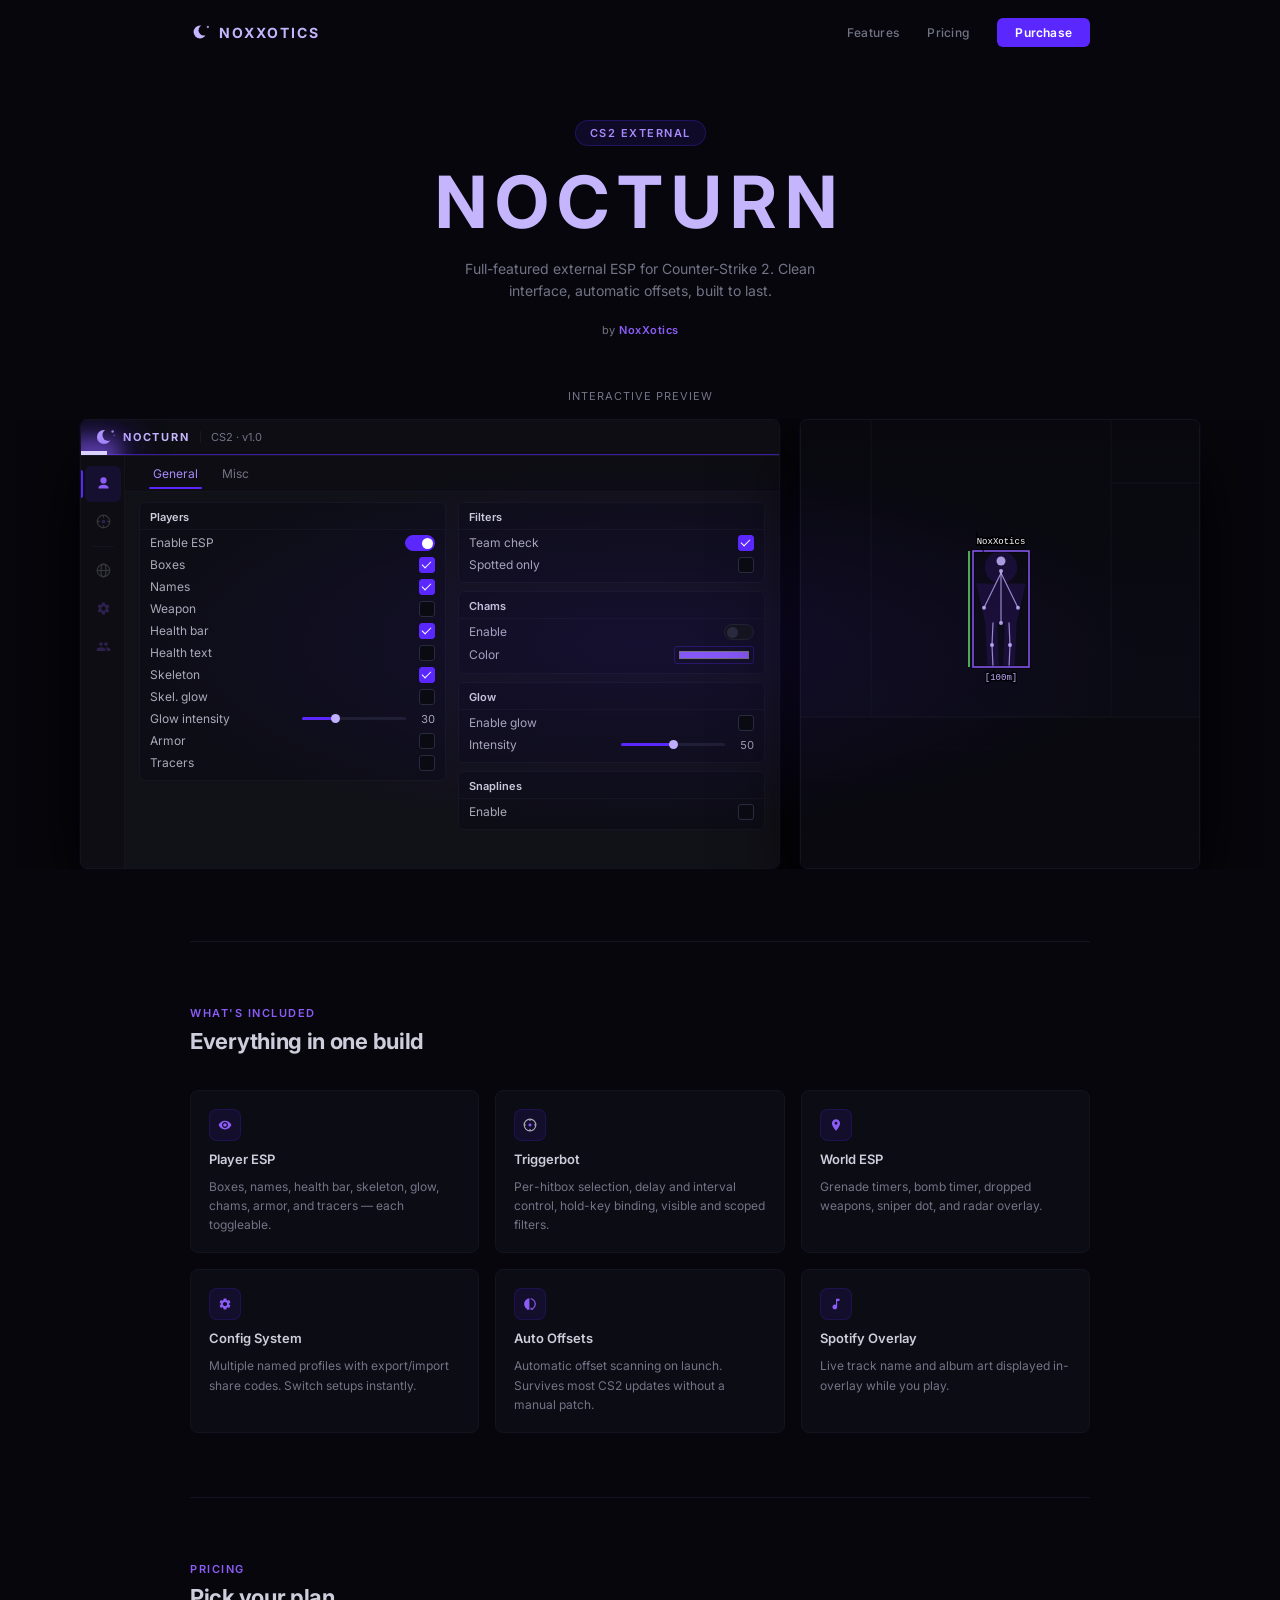
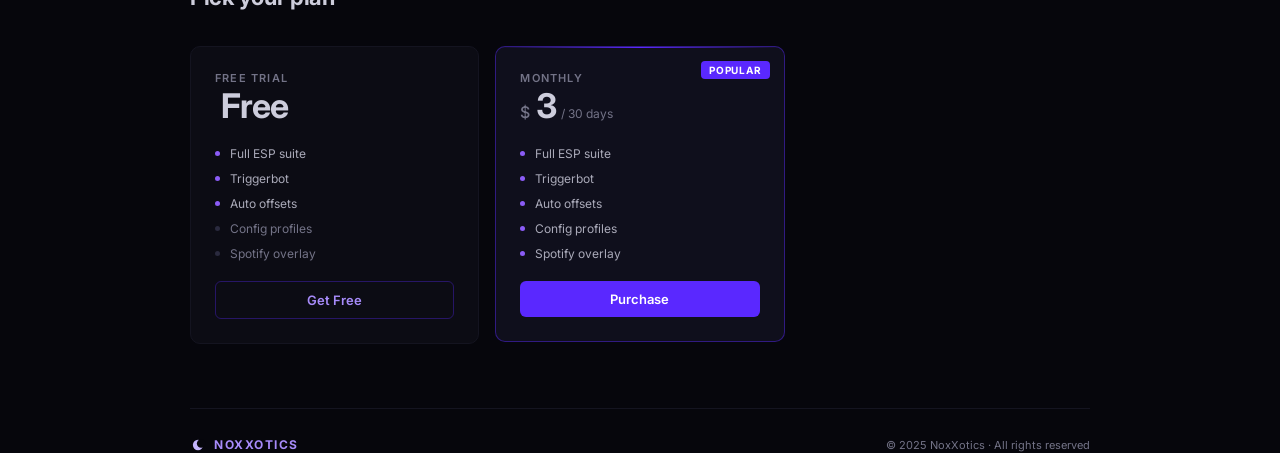
==== index.html @ 89c7e36e "Add free trial plan card linking to Payhip test product Co-Authored-By: Claude Sonnet 4.6 <noreply@a" ====
<!DOCTYPE html>
<html lang="en">
<head>
  <meta charset="UTF-8">
  <meta name="viewport" content="width=device-width, initial-scale=1.0">
  <title>Nocturn — CS2 External ESP</title>
  <meta name="description" content="Full-featured CS2 external ESP by NoxXotics. Player ESP, triggerbot, radar, chams, config profiles and more.">
  <meta property="og:title" content="Nocturn — CS2 External ESP">
  <meta property="og:description" content="Full-featured CS2 external ESP by NoxXotics.">
  <meta property="og:type" content="website">
  <link rel="icon" type="image/svg+xml" href="favicon.svg">
  <link rel="preconnect" href="https://fonts.googleapis.com">
  <link rel="preconnect" href="https://fonts.gstatic.com" crossorigin>
  <link href="https://fonts.googleapis.com/css2?family=Inter:wght@400;500;600;700&display=swap" rel="stylesheet">
  <link rel="stylesheet" href="style.css">
  <style>[hidden]{display:none!important}</style>
</head>
<body>

<nav>
  <div class="nav-brand">
    <svg width="20" height="20" viewBox="0 0 28 28" fill="none" aria-hidden="true">
      <circle cx="14" cy="14" r="9" fill="#c4b5fd"/>
      <circle cx="19.5" cy="11.5" r="7.5" fill="#06060c"/>
      <circle cx="25" cy="7" r="1.6" fill="rgba(196,181,253,.8)"/>
    </svg>
    <span class="nav-name">NoxXotics</span>
  </div>
  <ul class="nav-links">
    <li><a href="#features">Features</a></li>
    <li><a href="#pricing">Pricing</a></li>
    <li><a href="#pricing" class="nav-cta">Purchase</a></li>
  </ul>
  <button class="nav-hamburger" id="navToggle" aria-label="Toggle menu">
    <span></span><span></span><span></span>
  </button>
</nav>

<div class="nav-mobile" id="navMobile">
  <a href="#features" class="nav-mobile-link">Features</a>
  <a href="#pricing" class="nav-mobile-link">Pricing</a>
  <a href="#pricing" class="nav-mobile-link accent">Purchase</a>
</div>

<section class="hero">
  <span class="hero-label">CS2 External</span>
  <h1 class="hero-title">Nocturn</h1>
  <p class="hero-sub">Full-featured external ESP for Counter-Strike 2. Clean interface, automatic offsets, built to last.</p>
  <span class="hero-by">by <span>NoxXotics</span></span>
</section>

<section class="preview-section">
  <span class="preview-label">Interactive Preview</span>
  <div class="menu-outer">
    <div class="menu-glow" aria-hidden="true"></div>
    <div class="menu-scaler" id="scaler">
      <div class="menu-window" aria-label="Nocturn menu preview" id="menu-window">

        <div class="topbar">
          <svg width="22" height="22" viewBox="0 0 28 28" fill="none" aria-hidden="true" style="flex-shrink:0">
            <circle cx="14" cy="14" r="9" fill="#c4b5fd"/>
            <circle cx="19.5" cy="11.5" r="7.5" fill="#0d0d13"/>
            <circle cx="25" cy="7" r="1.6" fill="rgba(196,181,253,.8)"/>
            <circle cx="27" cy="12" r="1.1" fill="rgba(167,139,250,.5)"/>
          </svg>
          <span class="topbar-title">NOCTURN</span>
          <span class="topbar-vsep" aria-hidden="true"></span>
          <span class="topbar-sub">CS2 &middot; v1.0</span>
          <div class="sweep" aria-hidden="true"></div>
        </div>

        <div class="menu-body">
          <div class="sidebar" id="sidebar">
            <div class="stab active" data-tab="0" role="button" tabindex="0" title="Visuals">
              <svg viewBox="0 0 24 24" aria-hidden="true"><path d="M12 2a5 5 0 1 1 0 10A5 5 0 0 1 12 2zm0 12c5.33 0 8 2.67 8 4v2H4v-2c0-1.33 2.67-4 8-4z"/></svg>
            </div>
            <div class="stab" data-tab="1" role="button" tabindex="0" title="Aim">
              <svg viewBox="0 0 24 24" aria-hidden="true"><circle cx="12" cy="12" r="10" fill="none" stroke-width="2" style="stroke:currentColor"/><circle cx="12" cy="12" r="3"/><line x1="12" y1="2" x2="12" y2="6" stroke-width="2" style="stroke:currentColor"/><line x1="12" y1="18" x2="12" y2="22" stroke-width="2" style="stroke:currentColor"/><line x1="2" y1="12" x2="6" y2="12" stroke-width="2" style="stroke:currentColor"/><line x1="18" y1="12" x2="22" y2="12" stroke-width="2" style="stroke:currentColor"/></svg>
            </div>
            <div class="stab-sep" aria-hidden="true"></div>
            <div class="stab" data-tab="2" role="button" tabindex="0" title="Misc">
              <svg viewBox="0 0 24 24" aria-hidden="true"><circle cx="12" cy="12" r="10" fill="none" stroke-width="2" style="stroke:currentColor"/><ellipse cx="12" cy="12" rx="4" ry="10" fill="none" stroke-width="2" style="stroke:currentColor"/><line x1="2" y1="12" x2="22" y2="12" stroke-width="2" style="stroke:currentColor"/></svg>
            </div>
            <div class="stab" data-tab="3" role="button" tabindex="0" title="Config">
              <svg viewBox="0 0 24 24" aria-hidden="true"><path d="M19.14 12.94c.04-.3.06-.61.06-.94s-.02-.64-.07-.94l2.03-1.58c.18-.14.23-.41.12-.61l-1.92-3.32c-.12-.22-.37-.29-.59-.22l-2.39.96c-.5-.38-1.03-.7-1.62-.94l-.36-2.54c-.04-.24-.24-.41-.48-.41h-3.84c-.24 0-.43.17-.47.41l-.36 2.54c-.59.24-1.13.57-1.62.94l-2.39-.96c-.22-.08-.47 0-.59.22L2.74 8.87c-.12.21-.08.47.12.61l2.03 1.58c-.05.3-.09.63-.09.94s.02.64.07.94l-2.03 1.58c-.18.14-.23.41-.12.61l1.92 3.32c.12.22.37.29.59.22l2.39-.96c.5.38 1.03.7 1.62.94l.36 2.54c.05.24.24.41.48.41h3.84c.24 0 .44-.17.47-.41l.36-2.54c.59-.24 1.13-.56 1.62-.94l2.39.96c.22.08.47 0 .59-.22l1.92-3.32c.12-.22.07-.47-.12-.61l-2.01-1.58zM12 15.6c-1.98 0-3.6-1.62-3.6-3.6s1.62-3.6 3.6-3.6 3.6 1.62 3.6 3.6-1.62 3.6-3.6 3.6z"/></svg>
            </div>
            <div class="stab" data-tab="4" role="button" tabindex="0" title="Settings">
              <svg viewBox="0 0 24 24" aria-hidden="true"><path d="M16 11c1.66 0 2.99-1.34 2.99-3S17.66 5 16 5c-1.66 0-3 1.34-3 3s1.34 3 3 3zm-8 0c1.66 0 2.99-1.34 2.99-3S9.66 5 8 5C6.34 5 5 6.34 5 8s1.34 3 3 3zm0 2c-2.33 0-7 1.17-7 3.5V19h14v-2.5c0-2.33-4.67-3.5-7-3.5zm8 0c-.29 0-.62.02-.97.05 1.16.84 1.97 1.97 1.97 3.45V19h6v-2.5c0-2.33-4.67-3.5-7-3.5z"/></svg>
            </div>
          </div>

          <div class="content">
            <div class="tabbar" id="tabbar"></div>

            <div class="panel" id="p-esp-gen">
              <div class="card">
                <div class="sec"><div class="sec-title">Players</div>
                  <div class="row"><span class="rlabel">Enable ESP</span><div class="tog on" role="switch" aria-checked="true" tabindex="0"></div></div>
                  <div class="row"><span class="rlabel">Boxes</span><div class="chk on" role="checkbox" aria-checked="true" tabindex="0"></div></div>
                  <div class="row"><span class="rlabel">Names</span><div class="chk on" role="checkbox" aria-checked="true" tabindex="0"></div></div>
                  <div class="row"><span class="rlabel">Weapon</span><div class="chk" role="checkbox" aria-checked="false" tabindex="0"></div></div>
                  <div class="row"><span class="rlabel">Health bar</span><div class="chk on" role="checkbox" aria-checked="true" tabindex="0"></div></div>
                  <div class="row"><span class="rlabel">Health text</span><div class="chk" role="checkbox" aria-checked="false" tabindex="0"></div></div>
                  <div class="row"><span class="rlabel">Skeleton</span><div class="chk on" role="checkbox" aria-checked="true" tabindex="0"></div></div>
                  <div class="row"><span class="rlabel">Skel. glow</span><div class="chk" role="checkbox" aria-checked="false" tabindex="0"></div></div>
                  <div class="row"><span class="rlabel">Glow intensity</span>
                    <div class="sld-wrap"><input type="range" class="sld" min="0" max="100" value="30" aria-label="Glow intensity"><span class="sld-val">30</span></div>
                  </div>
                  <div class="row"><span class="rlabel">Armor</span><div class="chk" role="checkbox" aria-checked="false" tabindex="0"></div></div>
                  <div class="row"><span class="rlabel">Tracers</span><div class="chk" role="checkbox" aria-checked="false" tabindex="0"></div></div>
                </div>
              </div>
              <div class="card">
                <div class="sec"><div class="sec-title">Filters</div>
                  <div class="row"><span class="rlabel">Team check</span><div class="chk on" role="checkbox" aria-checked="true" tabindex="0"></div></div>
                  <div class="row"><span class="rlabel">Spotted only</span><div class="chk" role="checkbox" aria-checked="false" tabindex="0"></div></div>
                </div>
                <div class="sec"><div class="sec-title">Chams</div>
                  <div class="row"><span class="rlabel">Enable</span><div class="tog" role="switch" aria-checked="false" tabindex="0"></div></div>
                  <div class="row"><span class="rlabel">Color</span>
                    <input type="color" value="#8b5cf6" aria-label="Chams color" style="width:80px;height:18px;border-radius:3px;border:1px solid rgba(90,40,255,.3);background:none;cursor:pointer;padding:0 2px;">
                  </div>
                </div>
                <div class="sec"><div class="sec-title">Glow</div>
                  <div class="row"><span class="rlabel">Enable glow</span><div class="chk" role="checkbox" aria-checked="false" tabindex="0"></div></div>
                  <div class="row"><span class="rlabel">Intensity</span>
                    <div class="sld-wrap"><input type="range" class="sld" min="0" max="100" value="50" aria-label="Glow intensity"><span class="sld-val">50</span></div>
                  </div>
                </div>
                <div class="sec"><div class="sec-title">Snaplines</div>
                  <div class="row"><span class="rlabel">Enable</span><div class="chk" role="checkbox" aria-checked="false" tabindex="0"></div></div>
                </div>
              </div>
            </div>

            <div class="panel" id="p-esp-misc" hidden>
              <div class="card">
                <div class="sec"><div class="sec-title">Grenades</div>
                  <div class="row"><span class="rlabel">Grenade ESP</span><div class="chk" role="checkbox" tabindex="0"></div></div>
                  <div class="row"><span class="rlabel">Show timer</span><div class="chk" role="checkbox" tabindex="0"></div></div>
                  <div class="row"><span class="rlabel">Smoke</span><div class="chk on" role="checkbox" tabindex="0"></div></div>
                  <div class="row"><span class="rlabel">Molotov</span><div class="chk on" role="checkbox" tabindex="0"></div></div>
                  <div class="row"><span class="rlabel">HE grenade</span><div class="chk on" role="checkbox" tabindex="0"></div></div>
                  <div class="row"><span class="rlabel">Flashbang</span><div class="chk" role="checkbox" tabindex="0"></div></div>
                </div>
              </div>
              <div class="card">
                <div class="sec"><div class="sec-title">World</div>
                  <div class="row"><span class="rlabel">Dropped guns</span><div class="chk on" role="checkbox" tabindex="0"></div></div>
                  <div class="row"><span class="rlabel">Bomb ESP</span><div class="chk on" role="checkbox" tabindex="0"></div></div>
                  <div class="row"><span class="rlabel">Bomb timer</span><div class="chk" role="checkbox" tabindex="0"></div></div>
                </div>
              </div>
            </div>

            <div class="panel" id="p-aim" hidden>
              <div class="card">
                <div class="sec"><div class="sec-title">Triggerbot</div>
                  <div class="row"><span class="rlabel">Enable</span><div class="tog" role="switch" tabindex="0"></div></div>
                  <div class="row"><span class="rlabel">Team check</span><div class="chk on" role="checkbox" tabindex="0"></div></div>
                  <div class="row"><span class="rlabel">Delay (ms)</span>
                    <div class="sld-wrap"><input type="range" class="sld" min="0" max="500" value="50" aria-label="Delay"><span class="sld-val">50</span></div>
                  </div>
                  <div class="row"><span class="rlabel">Shot interval (ms)</span>
                    <div class="sld-wrap"><input type="range" class="sld" min="0" max="500" value="100" aria-label="Shot interval"><span class="sld-val">100</span></div>
                  </div>
                  <div class="row"><span class="rlabel">Hold key</span>
                    <span style="color:var(--dim);font-size:11px;margin-right:8px">Always</span>
                    <button class="nbtn">Set</button>
                  </div>
                </div>
                <div class="sec"><div class="sec-title">Filters</div>
                  <div class="row"><span class="rlabel">Visible only</span><div class="chk on" role="checkbox" tabindex="0"></div></div>
                  <div class="row"><span class="rlabel">Scoped only</span><div class="chk" role="checkbox" tabindex="0"></div></div>
                </div>
              </div>
              <div class="card">
                <div class="sec"><div class="sec-title">Hitbox</div>
                  <div class="row"><span class="rlabel">Head</span><div class="chk on" role="checkbox" tabindex="0"></div></div>
                  <div class="row"><span class="rlabel">Neck</span><div class="chk" role="checkbox" tabindex="0"></div></div>
                  <div class="row"><span class="rlabel">Chest</span><div class="chk on" role="checkbox" tabindex="0"></div></div>
                  <div class="row"><span class="rlabel">Stomach</span><div class="chk on" role="checkbox" tabindex="0"></div></div>
                  <div class="row"><span class="rlabel">Arms</span><div class="chk" role="checkbox" tabindex="0"></div></div>
                  <div class="row"><span class="rlabel">Legs</span><div class="chk" role="checkbox" tabindex="0"></div></div>
                </div>
              </div>
            </div>

            <div class="panel" id="p-misc" hidden>
              <div class="card">
                <div class="sec"><div class="sec-title">Radar</div>
                  <div class="row"><span class="rlabel">Enable radar</span><div class="tog on" role="switch" tabindex="0"></div></div>
                  <div class="row"><span class="rlabel">Show all</span><div class="chk" role="checkbox" tabindex="0"></div></div>
                </div>
                <div class="sec"><div class="sec-title">Crosshair</div>
                  <div class="row"><span class="rlabel">Sniper dot</span><div class="chk" role="checkbox" tabindex="0"></div></div>
                  <div class="row"><span class="rlabel">Size</span>
                    <div class="sld-wrap"><input type="range" class="sld" min="1" max="64" value="8" aria-label="Size"><span class="sld-val">8</span></div>
                  </div>
                </div>
              </div>
              <div class="card">
                <div class="sec"><div class="sec-title">Overlay</div>
                  <div class="row"><span class="rlabel">Watermark</span><div class="tog on" role="switch" tabindex="0"></div></div>
                  <div class="row"><span class="rlabel">Lobby cards</span><div class="tog on" role="switch" tabindex="0"></div></div>
                  <div class="btn-row" style="padding-top:6px">
                    <button class="nbtn" style="flex:1;text-align:center">Preview Cards</button>
                  </div>
                </div>
                <div class="sec"><div class="sec-title">Spotify</div>
                  <div class="row"><span class="rlabel">Enabled</span><div class="tog" role="switch" tabindex="0"></div></div>
                </div>
              </div>
            </div>

            <div class="panel" id="p-config" hidden>
              <div class="card">
                <div class="sec"><div class="sec-title">Profiles</div>
                  <div class="cfg-list">
                    <div class="cfg-item loaded sel">&nbsp;&gt;&nbsp;Default</div>
                    <div class="cfg-item">&nbsp;&nbsp;&nbsp;Legit</div>
                    <div class="cfg-item">&nbsp;&nbsp;&nbsp;Rage</div>
                  </div>
                  <div class="cfg-input-row"><input type="text" class="cfg-input" value="Default" aria-label="Config name"></div>
                  <div class="btn-row">
                    <button class="nbtn">Load</button>
                    <button class="nbtn">Save</button>
                    <button class="nbtn danger">Delete</button>
                  </div>
                </div>
                <div class="sec"><div class="sec-title">Share</div>
                  <p class="cfg-hint">Export fills this box &middot; paste to import</p>
                  <div class="cfg-textarea-row"><textarea class="cfg-textarea" placeholder="Paste config code here..." aria-label="Config code"></textarea></div>
                  <div class="btn-row">
                    <button class="nbtn">Export</button>
                    <button class="nbtn">Import</button>
                  </div>
                </div>
              </div>
              <div class="card">
                <div class="sec"><div class="sec-title">Keybinds</div>
                  <div class="krow"><span class="krow-label">Menu toggle</span><span class="krow-val">Insert</span><button class="nbtn" style="margin-left:8px">Change</button></div>
                  <div class="krow"><span class="krow-label">Panic key</span><span class="krow-val">END</span></div>
                </div>
                <div class="sec"><div class="sec-title">About</div>
                  <div class="krow"><span class="krow-label">Version</span><span class="krow-val">v1.0 &middot; CS2 x64</span></div>
                  <div class="krow"><span class="krow-label">Author</span><span class="krow-val">NoxXotics</span></div>
                </div>
              </div>
            </div>

            <div class="panel" id="p-settings" hidden>
              <div class="card">
                <div class="sec"><div class="sec-title">Performance</div>
                  <div class="row"><span class="rlabel">Limit FPS</span><div class="tog" role="switch" tabindex="0"></div></div>
                  <div class="row"><span class="rlabel">FPS cap</span>
                    <div class="sld-wrap"><input type="range" class="sld" min="30" max="360" value="144" aria-label="FPS cap"><span class="sld-val">144</span></div>
                  </div>
                  <div class="row"><span class="rlabel">Free CPU sleep</span><div class="chk" role="checkbox" tabindex="0"></div></div>
                </div>
              </div>
              <div class="card">
                <div class="sec"><div class="sec-title">Display</div>
                  <div class="row"><span class="rlabel">Watermark</span><div class="chk on" role="checkbox" tabindex="0"></div></div>
                  <div class="row"><span class="rlabel">Streamproof</span><div class="chk" role="checkbox" tabindex="0"></div></div>
                  <div class="row"><span class="rlabel">VSync</span><div class="chk on" role="checkbox" tabindex="0"></div></div>
                </div>
              </div>
            </div>

          </div>
        </div>
      </div>
      <div class="esp-win" id="esp-win">
        <canvas id="esp-canvas" width="400" height="450"></canvas>
      </div>
    </div>
  </div>
</section>

<hr class="section-divider">

<section class="features-section" id="features">
  <div class="section-heading">
    <span class="section-eyebrow">What's included</span>
    <h2 class="section-title">Everything in one build</h2>
  </div>
  <div class="feat-grid">
    <div class="feat">
      <div class="feat-icon" aria-hidden="true"><svg viewBox="0 0 24 24"><path d="M12 4.5C7 4.5 2.73 7.61 1 12c1.73 4.39 6 7.5 11 7.5s9.27-3.11 11-7.5c-1.73-4.39-6-7.5-11-7.5zM12 17c-2.76 0-5-2.24-5-5s2.24-5 5-5 5 2.24 5 5-2.24 5-5 5zm0-8c-1.66 0-3 1.34-3 3s1.34 3 3 3 3-1.34 3-3-1.34-3-3-3z"/></svg></div>
      <div class="feat-name">Player ESP</div>
      <div class="feat-desc">Boxes, names, health bar, skeleton, glow, chams, armor, and tracers — each toggleable.</div>
    </div>
    <div class="feat">
      <div class="feat-icon" aria-hidden="true"><svg viewBox="0 0 24 24"><circle cx="12" cy="12" r="10" fill="none" stroke-width="2" style="stroke:currentColor"/><circle cx="12" cy="12" r="2.5"/><line x1="12" y1="2" x2="12" y2="5" stroke-width="2" style="stroke:currentColor"/><line x1="12" y1="19" x2="12" y2="22" stroke-width="2" style="stroke:currentColor"/><line x1="2" y1="12" x2="5" y2="12" stroke-width="2" style="stroke:currentColor"/><line x1="19" y1="12" x2="22" y2="12" stroke-width="2" style="stroke:currentColor"/></svg></div>
      <div class="feat-name">Triggerbot</div>
      <div class="feat-desc">Per-hitbox selection, delay and interval control, hold-key binding, visible and scoped filters.</div>
    </div>
    <div class="feat">
      <div class="feat-icon" aria-hidden="true"><svg viewBox="0 0 24 24"><path d="M12 2C8.13 2 5 5.13 5 9c0 5.25 7 13 7 13s7-7.75 7-13c0-3.87-3.13-7-7-7zm0 9.5c-1.38 0-2.5-1.12-2.5-2.5s1.12-2.5 2.5-2.5 2.5 1.12 2.5 2.5-1.12 2.5-2.5 2.5z"/></svg></div>
      <div class="feat-name">World ESP</div>
      <div class="feat-desc">Grenade timers, bomb timer, dropped weapons, sniper dot, and radar overlay.</div>
    </div>
    <div class="feat">
      <div class="feat-icon" aria-hidden="true"><svg viewBox="0 0 24 24"><path d="M19.14 12.94c.04-.3.06-.61.06-.94s-.02-.64-.07-.94l2.03-1.58c.18-.14.23-.41.12-.61l-1.92-3.32c-.12-.22-.37-.29-.59-.22l-2.39.96c-.5-.38-1.03-.7-1.62-.94l-.36-2.54c-.04-.24-.24-.41-.48-.41h-3.84c-.24 0-.43.17-.47.41l-.36 2.54c-.59.24-1.13.57-1.62.94l-2.39-.96c-.22-.08-.47 0-.59.22L2.74 8.87c-.12.21-.08.47.12.61l2.03 1.58c-.05.3-.09.63-.09.94s.02.64.07.94l-2.03 1.58c-.18.14-.23.41-.12.61l1.92 3.32c.12.22.37.29.59.22l2.39-.96c.5.38 1.03.7 1.62.94l.36 2.54c.05.24.24.41.48.41h3.84c.24 0 .44-.17.47-.41l.36-2.54c.59-.24 1.13-.56 1.62-.94l2.39.96c.22.08.47 0 .59-.22l1.92-3.32c.12-.22.07-.47-.12-.61l-2.01-1.58zM12 15.6c-1.98 0-3.6-1.62-3.6-3.6s1.62-3.6 3.6-3.6 3.6 1.62 3.6 3.6-1.62 3.6-3.6 3.6z"/></svg></div>
      <div class="feat-name">Config System</div>
      <div class="feat-desc">Multiple named profiles with export/import share codes. Switch setups instantly.</div>
    </div>
    <div class="feat">
      <div class="feat-icon" aria-hidden="true"><svg viewBox="0 0 24 24"><path d="M13 2.05v2.02c3.95.49 7 3.85 7 7.93 0 3.21-1.81 6-4.72 7.72L13 17v5h5l-1.22-1.22C19.91 19.07 22 15.76 22 12c0-5.18-3.95-9.45-9-9.95zM11 2.05C5.95 2.55 2 6.82 2 12c0 3.76 2.09 7.07 5.22 8.78L6 22h5V2.05z"/></svg></div>
      <div class="feat-name">Auto Offsets</div>
      <div class="feat-desc">Automatic offset scanning on launch. Survives most CS2 updates without a manual patch.</div>
    </div>
    <div class="feat">
      <div class="feat-icon" aria-hidden="true"><svg viewBox="0 0 24 24"><path d="M12 3v10.55c-.59-.34-1.27-.55-2-.55-2.21 0-4 1.79-4 4s1.79 4 4 4 4-1.79 4-4V7h4V3h-6z"/></svg></div>
      <div class="feat-name">Spotify Overlay</div>
      <div class="feat-desc">Live track name and album art displayed in-overlay while you play.</div>
    </div>
  </div>
</section>

<hr class="section-divider">

<section class="pricing-section" id="pricing">
  <div class="section-heading">
    <span class="section-eyebrow">Pricing</span>
    <h2 class="section-title">Pick your plan</h2>
  </div>
  <div class="plans">
    <div class="plan">
      <div>
        <div class="plan-name">Free Trial</div>
        <div class="plan-price">
          <span class="plan-currency"></span>
          <span class="plan-amount">Free</span>
          <span class="plan-period"></span>
        </div>
      </div>
      <ul class="plan-features">
        <li class="plan-feature"><span class="plan-feature-dot"></span>Full ESP suite</li>
        <li class="plan-feature"><span class="plan-feature-dot"></span>Triggerbot</li>
        <li class="plan-feature"><span class="plan-feature-dot"></span>Auto offsets</li>
        <li class="plan-feature muted"><span class="plan-feature-dot"></span>Config profiles</li>
        <li class="plan-feature muted"><span class="plan-feature-dot"></span>Spotify overlay</li>
      </ul>
      <button class="plan-btn outline" data-plan="Free Trial" data-price="Free" data-url="https://payhip.com/b/Y2koL">Get Free</button>
    </div>
    <div class="plan featured">
      <span class="plan-badge">Popular</span>
      <div>
        <div class="plan-name">Monthly</div>
        <div class="plan-price">
          <span class="plan-currency">$</span>
          <span class="plan-amount">3</span>
          <span class="plan-period">/ 30 days</span>
        </div>
      </div>
      <ul class="plan-features">
        <li class="plan-feature"><span class="plan-feature-dot"></span>Full ESP suite</li>
        <li class="plan-feature"><span class="plan-feature-dot"></span>Triggerbot</li>
        <li class="plan-feature"><span class="plan-feature-dot"></span>Auto offsets</li>
        <li class="plan-feature"><span class="plan-feature-dot"></span>Config profiles</li>
        <li class="plan-feature"><span class="plan-feature-dot"></span>Spotify overlay</li>
      </ul>
      <button class="plan-btn solid" data-plan="Monthly" data-price="$3 / 30 days" data-url="https://payhip.com/b/Idtus">Purchase</button>
    </div>
  </div>
</section>

<!-- Checkout Modal -->
<div class="checkout-overlay" id="checkoutOverlay" hidden>
  <div class="checkout-modal" id="checkoutModal">
    <button class="checkout-close" id="checkoutClose" aria-label="Close">&times;</button>
    <div class="checkout-header">
      <svg width="22" height="22" viewBox="0 0 28 28" fill="none" aria-hidden="true">
        <circle cx="14" cy="14" r="9" fill="#c4b5fd"/>
        <circle cx="19.5" cy="11.5" r="7.5" fill="#06060c"/>
        <circle cx="25" cy="7" r="1.6" fill="rgba(196,181,253,.8)"/>
      </svg>
      <span class="checkout-brand">Nocturn</span>
    </div>
    <div class="checkout-plan-name" id="checkoutPlanName">Monthly</div>
    <div class="checkout-plan-price" id="checkoutPlanPrice">$3 / 30 days</div>
    <ul class="checkout-features">
      <li><span class="plan-feature-dot"></span>Full ESP suite</li>
      <li><span class="plan-feature-dot"></span>Triggerbot</li>
      <li><span class="plan-feature-dot"></span>Auto offsets</li>
      <li><span class="plan-feature-dot"></span>Config profiles</li>
      <li><span class="plan-feature-dot"></span>Spotify overlay</li>
    </ul>
    <a class="checkout-pay-btn" id="checkoutPayBtn" href="#" target="_blank" rel="noopener">
      Continue to Payment
      <svg viewBox="0 0 24 24" aria-hidden="true"><path d="M8 5v14l11-7z"/></svg>
    </a>
    <p class="checkout-note">Secure checkout via Payhip &middot; Instant delivery</p>
  </div>
</div>

<footer>
  <div class="footer-brand">
    <svg width="16" height="16" viewBox="0 0 28 28" fill="none" aria-hidden="true">
      <circle cx="14" cy="14" r="9" fill="#c4b5fd"/>
      <circle cx="19.5" cy="11.5" r="7.5" fill="#06060c"/>
    </svg>
    <span class="footer-name">NoxXotics</span>
  </div>
  <span class="footer-note">&copy; 2025 NoxXotics &middot; All rights reserved</span>
</footer>

<script src="main.js"></script>
</body>
</html>
---- style.css ----
/* ── Tokens ────────────────────────────────────────────────────── */
:root {
  --win-bg:        #111118;
  --topbar:        #0d0d13;
  --border:        #141420;
  --border2:       #181824;
  --sec-bg:        #0d0d16;
  --sec-border:    #161622;
  --accent:        #5a28ff;
  --accent-mid:    #8b5cf6;
  --accent-bright: #c4b5fd;
  --accent-tab:    #a78bfa;
  --label:         #aaaab9;
  --sec-title:     #cdcddc;
  --dim:           #737387;
  --red:           #c0392b;
  --page-bg:       #06060c;
  color-scheme: dark;
}

/* ── Reset ─────────────────────────────────────────────────────── */
*, *::before, *::after { box-sizing: border-box; margin: 0; padding: 0; }
[hidden] { display: none !important; }
html { scroll-behavior: smooth; }
html, body { height: 100%; }

body {
  background: var(--page-bg);
  font-family: 'Inter', Arial, sans-serif;
  font-size: 13px;
  color: var(--label);
  display: flex;
  flex-direction: column;
  align-items: center;
  padding: 0 16px 80px;
  overflow-x: hidden;
}

/* ── Nav ───────────────────────────────────────────────────────── */
nav {
  width: 100%;
  max-width: 900px;
  display: flex;
  align-items: center;
  justify-content: space-between;
  padding: 22px 0;
}

.nav-brand {
  display: flex;
  align-items: center;
  gap: 9px;
  text-decoration: none;
}

.nav-name {
  color: var(--accent-bright);
  font-size: 14px;
  font-weight: 700;
  letter-spacing: 2px;
  text-transform: uppercase;
}

.nav-links {
  display: flex;
  align-items: center;
  gap: 28px;
  list-style: none;
}

.nav-links a {
  color: var(--dim);
  text-decoration: none;
  font-size: 12px;
  font-weight: 500;
  letter-spacing: 0.3px;
  transition: color 0.15s;
}
.nav-links a:hover { color: var(--label); }

.nav-cta {
  background: var(--accent) !important;
  color: #fff !important;
  padding: 7px 18px;
  border-radius: 6px;
  font-weight: 600 !important;
  letter-spacing: 0.2px !important;
  transition: opacity 0.15s !important;
}
.nav-cta:hover { opacity: 0.85; }

.nav-hamburger {
  display: none;
  flex-direction: column;
  gap: 5px;
  background: none;
  border: none;
  cursor: pointer;
  padding: 4px;
}
.nav-hamburger span {
  display: block;
  width: 22px;
  height: 2px;
  background: var(--dim);
  border-radius: 2px;
  transition: background 0.15s;
}
.nav-hamburger:hover span { background: var(--label); }

.nav-mobile {
  display: none;
  flex-direction: column;
  width: 100%;
  max-width: 900px;
  background: #0c0c14;
  border: 1px solid var(--border);
  border-radius: 8px;
  overflow: hidden;
  margin-top: -8px;
  margin-bottom: 16px;
}

.nav-mobile.open { display: flex; }

.nav-mobile-link {
  padding: 14px 20px;
  color: var(--dim);
  text-decoration: none;
  font-size: 13px;
  font-weight: 500;
  border-bottom: 1px solid var(--border);
  transition: color 0.15s, background 0.15s;
}
.nav-mobile-link:last-child { border-bottom: none; }
.nav-mobile-link:hover { color: var(--label); background: rgba(90,40,255,0.05); }
.nav-mobile-link.accent { color: var(--accent-tab); }

/* ── Hero ──────────────────────────────────────────────────────── */
.hero {
  width: 100%;
  max-width: 900px;
  display: flex;
  flex-direction: column;
  align-items: center;
  text-align: center;
  padding: 56px 0 52px;
  gap: 20px;
}

.hero-label {
  background: rgba(90,40,255,0.12);
  border: 1px solid rgba(90,40,255,0.25);
  color: var(--accent-tab);
  font-size: 11px;
  font-weight: 600;
  letter-spacing: 1.5px;
  text-transform: uppercase;
  padding: 5px 14px;
  border-radius: 20px;
}

.hero-title {
  color: var(--accent-bright);
  font-size: clamp(40px, 8vw, 72px);
  font-weight: 700;
  letter-spacing: 8px;
  text-transform: uppercase;
  line-height: 1;
}

.hero-sub {
  color: var(--dim);
  font-size: 14px;
  max-width: 400px;
  line-height: 1.6;
}

.hero-by { color: var(--dim); font-size: 11px; letter-spacing: 0.5px; }
.hero-by span { color: var(--accent-mid); font-weight: 600; }

/* ── Preview ───────────────────────────────────────────────────── */
.preview-section {
  width: 100%;
  display: flex;
  flex-direction: column;
  align-items: center;
  gap: 16px;
  padding-bottom: 72px;
}

.preview-label {
  color: var(--dim);
  font-size: 11px;
  letter-spacing: 1px;
  text-transform: uppercase;
}

.menu-outer {
  position: relative;
  display: flex;
  justify-content: center;
  width: 100%;
  overflow: hidden;
}

.menu-glow {
  position: absolute;
  inset: -70px -100px;
  background: radial-gradient(ellipse 50% 45% at 50% 50%, rgba(90,40,255,0.11) 0%, transparent 70%);
  pointer-events: none;
}

.menu-scaler {
  display: flex;
  gap: 20px;
  align-items: flex-start;
  transform-origin: top center;
}

.esp-win {
  width: 400px;
  height: 450px;
  flex-shrink: 0;
  border-radius: 8px;
  overflow: hidden;
  border: 1px solid var(--border);
  box-shadow: 0 32px 80px rgba(0,0,0,0.8), 0 0 0 1px rgba(90,40,255,0.08);
}
.esp-win canvas { display: block; }

/* ── Menu window ───────────────────────────────────────────────── */
.menu-window {
  width: 700px;
  height: 450px;
  background: var(--win-bg);
  border: 1px solid var(--border);
  border-radius: 8px;
  overflow: hidden;
  display: flex;
  flex-direction: column;
  box-shadow: 0 32px 80px rgba(0,0,0,0.8), 0 0 0 1px rgba(90,40,255,0.08);
  user-select: none;
}

.topbar {
  height: 36px;
  min-height: 36px;
  background: var(--topbar);
  border-bottom: 1px solid var(--border2);
  display: flex;
  align-items: center;
  padding: 0 12px;
  position: relative;
  overflow: hidden;
}

.topbar-title {
  color: var(--accent-bright);
  font-size: 11px;
  font-weight: 700;
  letter-spacing: 1.8px;
  margin-left: 8px;
}

.topbar-vsep {
  width: 1px;
  height: 12px;
  background: var(--border2);
  margin: 0 10px;
  flex-shrink: 0;
}

.topbar-sub { color: var(--dim); font-size: 11px; }

.sweep {
  position: absolute;
  bottom: 0; left: 0; right: 0;
  height: 1px;
  background: rgba(90,40,255,0.59);
}
.sweep::after {
  content: '';
  position: absolute;
  top: -3px; bottom: -3px;
  width: 26px;
  background: rgba(220,210,255,1);
  box-shadow: 0 0 18px 12px rgba(139,92,246,0.55), 0 0 40px 22px rgba(90,40,255,0.28);
  animation: sweep 1.33s ease-in-out infinite alternate;
}
@keyframes sweep { from { left: -160px; } to { left: 700px; } }
@media (prefers-reduced-motion: reduce) { .sweep::after { animation: none; left: 350px; } }

.menu-body { flex: 1; display: flex; overflow: hidden; }

.sidebar {
  width: 44px;
  min-width: 44px;
  background: var(--topbar);
  border-right: 1px solid var(--border);
  display: flex;
  flex-direction: column;
  padding: 10px 4px 0;
  gap: 2px;
}

.stab-sep { height: 1px; background: var(--border); margin: 4px 6px; }

.stab {
  width: 36px; height: 36px;
  border-radius: 6px;
  cursor: pointer;
  display: flex;
  align-items: center;
  justify-content: center;
  position: relative;
  transition: background 0.12s;
}
.stab:hover { background: rgba(90,40,255,0.05); }
.stab.active { background: rgba(90,40,255,0.12); }
.stab.active::before {
  content: '';
  position: absolute;
  left: -4px; top: 50%; transform: translateY(-50%);
  width: 2px; height: 28px;
  background: var(--accent);
  border-radius: 0 2px 2px 0;
}
.stab svg { width: 15px; height: 15px; fill: var(--accent-mid); opacity: 0.25; transition: opacity 0.12s; pointer-events: none; }
.stab.active svg, .stab:hover svg { opacity: 1; }

.content { flex: 1; display: flex; flex-direction: column; overflow: hidden; }

.tabbar {
  height: 36px;
  min-height: 36px;
  background: var(--topbar);
  border-bottom: 1px solid var(--border);
  display: flex;
  align-items: center;
  padding: 0 16px;
}

.tbtn {
  height: 36px;
  padding: 0 12px;
  cursor: pointer;
  font-size: 12px;
  font-family: inherit;
  color: var(--dim);
  background: none;
  border: none;
  position: relative;
  transition: color 0.1s;
}
.tbtn:hover { color: var(--label); }
.tbtn.active { color: var(--accent-tab); }
.tbtn.active::after {
  content: '';
  position: absolute;
  bottom: 2px; left: 8px; right: 8px;
  height: 2px;
  background: var(--accent);
  border-radius: 1px;
}

.panel { flex: 1; overflow: hidden; padding: 10px 14px; display: flex; gap: 12px; }
.card { flex: 1; min-width: 0; display: flex; flex-direction: column; gap: 8px; overflow: hidden; }

.sec { background: var(--sec-bg); border: 1px solid var(--sec-border); border-radius: 6px; padding: 0 0 6px; }
.sec-title { color: var(--sec-title); font-size: 11px; font-weight: 600; padding: 7px 10px 5px; border-bottom: 1px solid var(--border); margin-bottom: 2px; }

.row { display: flex; align-items: center; padding: 3px 10px; min-height: 22px; gap: 4px; }
.rlabel { color: var(--label); font-size: 12px; flex: 1; min-width: 0; white-space: nowrap; overflow: hidden; }

.tog {
  width: 30px; height: 16px;
  background: #141420; border: 1px solid #222232; border-radius: 8px;
  cursor: pointer; flex-shrink: 0; position: relative;
  transition: background 0.15s, border-color 0.15s;
}
.tog::after {
  content: ''; position: absolute;
  width: 11px; height: 11px; background: #2a2a3e; border-radius: 50%;
  top: 2px; left: 2px; transition: left 0.15s, background 0.15s;
}
.tog.on { background: var(--accent); border-color: var(--accent); }
.tog.on::after { left: 16px; background: #fff; }

.chk {
  width: 16px; height: 16px;
  background: #0a0a12; border: 1px solid #2a2a3e; border-radius: 3px;
  cursor: pointer; flex-shrink: 0; position: relative;
  transition: background 0.1s, border-color 0.1s;
}
.chk.on { background: var(--accent); border-color: var(--accent); }
.chk.on::after {
  content: ''; position: absolute;
  left: 4px; top: 1px; width: 5px; height: 9px;
  border-right: 1.8px solid #fff; border-bottom: 1.8px solid #fff;
  transform: rotate(45deg); transform-origin: center;
}

.sld-wrap { display: flex; align-items: center; gap: 5px; flex-shrink: 0; }
.sld {
  -webkit-appearance: none; appearance: none;
  width: 104px; height: 3px; border-radius: 2px; outline: none; cursor: pointer;
  background: linear-gradient(to right, var(--accent) 0%, var(--accent) var(--pct, 0%), #1e1e2d var(--pct, 0%), #1e1e2d 100%);
}
.sld::-webkit-slider-thumb { -webkit-appearance: none; width: 9px; height: 9px; border-radius: 50%; background: var(--accent-bright); cursor: pointer; }
.sld::-moz-range-thumb { width: 9px; height: 9px; border-radius: 50%; background: var(--accent-bright); border: none; cursor: pointer; }
.sld-val { color: var(--label); font-size: 11px; min-width: 24px; text-align: right; font-variant-numeric: tabular-nums; }

.nbtn {
  background: #0a0a12; border: 1px solid #2a2a3e;
  color: var(--accent-tab); font-family: inherit; font-size: 11px;
  padding: 3px 10px; border-radius: 4px; cursor: pointer;
  transition: background 0.1s, border-color 0.1s; white-space: nowrap; line-height: 16px;
}
.nbtn:hover { background: rgba(90,40,255,0.15); border-color: rgba(90,40,255,0.4); }
.nbtn.danger { color: var(--red); }
.nbtn.danger:hover { background: rgba(192,57,43,0.15); border-color: rgba(192,57,43,0.4); }

.btn-row { display: flex; gap: 4px; padding: 4px 10px 0; }
.btn-row .nbtn { flex: 1; text-align: center; }

.cfg-list {
  margin: 4px 10px 0;
  background: rgba(6,6,14,0.86);
  border: 1px solid rgba(40,20,80,0.63);
  border-radius: 4px;
  overflow-y: auto;
  max-height: 86px;
}
.cfg-list::-webkit-scrollbar { width: 4px; }
.cfg-list::-webkit-scrollbar-thumb { background: rgba(90,40,255,0.5); border-radius: 2px; }
.cfg-item { padding: 3px 8px; font-size: 12px; color: var(--label); cursor: pointer; transition: background 0.1s; }
.cfg-item:hover { background: rgba(90,40,255,0.08); }
.cfg-item.sel { color: var(--accent-bright); }
.cfg-item.loaded { color: var(--accent-mid); }

.cfg-input-row { padding: 5px 10px 0; }
.cfg-input {
  width: 100%;
  background: rgba(6,6,14,0.86); border: 1px solid rgba(40,20,80,0.63);
  border-radius: 4px; color: var(--label); font-family: inherit; font-size: 12px;
  padding: 3px 6px; outline: none;
}
.cfg-input:focus { border-color: rgba(90,40,255,0.5); }

.cfg-hint { color: var(--dim); font-size: 10px; padding: 4px 12px 0; }

.cfg-textarea {
  display: block; width: 100%; height: 52px;
  background: rgba(6,6,14,0.86); border: 1px solid rgba(40,20,80,0.63);
  border-radius: 4px; color: var(--dim); font-family: 'Courier New', monospace;
  font-size: 10px; padding: 4px 6px; outline: none; resize: none;
}
.cfg-textarea:focus { border-color: rgba(90,40,255,0.5); }
.cfg-textarea-row { padding: 4px 10px 0; }

.krow { display: flex; align-items: center; padding: 3px 10px; gap: 4px; min-height: 22px; }
.krow-label { color: var(--label); font-size: 12px; flex: 1; }
.krow-val { color: var(--dim); font-size: 12px; }

/* ── Divider ───────────────────────────────────────────────────── */
.section-divider {
  width: 100%; max-width: 900px;
  border: none; border-top: 1px solid var(--border); margin: 0;
}

/* ── Features ──────────────────────────────────────────────────── */
.features-section {
  width: 100%; max-width: 900px;
  padding: 64px 0;
  display: flex; flex-direction: column; gap: 36px;
}

.section-heading { display: flex; flex-direction: column; gap: 8px; }
.section-eyebrow { color: var(--accent-mid); font-size: 11px; font-weight: 600; letter-spacing: 1.5px; text-transform: uppercase; }
.section-title { color: var(--sec-title); font-size: 22px; font-weight: 700; letter-spacing: -0.3px; }

.feat-grid {
  display: grid;
  grid-template-columns: repeat(3, 1fr);
  gap: 16px;
}

.feat {
  background: #0c0c14;
  border: 1px solid var(--border);
  border-radius: 8px;
  padding: 18px;
  display: flex; flex-direction: column; gap: 10px;
  transition: border-color 0.15s;
}
.feat:hover { border-color: rgba(90,40,255,0.35); }

.feat-icon {
  width: 32px; height: 32px;
  background: rgba(90,40,255,0.1);
  border: 1px solid rgba(90,40,255,0.18);
  border-radius: 8px;
  display: flex; align-items: center; justify-content: center;
}
.feat-icon svg { width: 14px; height: 14px; fill: var(--accent-mid); }
.feat-name { color: var(--sec-title); font-size: 13px; font-weight: 600; }
.feat-desc { color: var(--dim); font-size: 12px; line-height: 1.6; }

/* ── Pricing ───────────────────────────────────────────────────── */
.pricing-section {
  width: 100%; max-width: 900px;
  padding: 64px 0;
  display: flex; flex-direction: column; gap: 36px;
}

.plans {
  display: grid;
  grid-template-columns: repeat(3, 1fr);
  gap: 16px;
  align-items: start;
}

.plan {
  background: #0c0c14;
  border: 1px solid var(--border);
  border-radius: 10px;
  padding: 24px;
  display: flex; flex-direction: column; gap: 20px;
}

.plan.featured {
  background: #0f0f1c;
  border-color: rgba(90,40,255,0.45);
  position: relative;
  overflow: hidden;
}
.plan.featured::before {
  content: '';
  position: absolute; top: 0; left: 0; right: 0; height: 1px;
  background: linear-gradient(90deg, transparent, var(--accent), transparent);
}

.plan-badge {
  position: absolute; top: 14px; right: 14px;
  background: var(--accent); color: #fff;
  font-size: 10px; font-weight: 700; letter-spacing: 0.8px; text-transform: uppercase;
  padding: 3px 8px; border-radius: 4px;
}

.plan-name { color: var(--dim); font-size: 11px; font-weight: 600; letter-spacing: 1.2px; text-transform: uppercase; }
.plan-price { display: flex; align-items: baseline; gap: 4px; }
.plan-amount { color: var(--sec-title); font-size: 34px; font-weight: 700; letter-spacing: -1px; font-variant-numeric: tabular-nums; }
.plan-currency { color: var(--dim); font-size: 16px; font-weight: 500; margin-right: 2px; }
.plan-period { color: var(--dim); font-size: 12px; }

.plan-features { display: flex; flex-direction: column; gap: 10px; list-style: none; }
.plan-feature { display: flex; align-items: center; gap: 10px; font-size: 12px; color: var(--label); }
.plan-feature-dot { width: 5px; height: 5px; border-radius: 50%; background: var(--accent-mid); flex-shrink: 0; }
.plan-feature.muted { color: var(--dim); }
.plan-feature.muted .plan-feature-dot { background: #2a2a3e; }

.plan-btn {
  display: block; width: 100%; padding: 10px 0;
  border-radius: 6px; text-align: center;
  font-family: inherit; font-size: 13px; font-weight: 600;
  cursor: pointer; transition: opacity 0.15s, background 0.15s;
  border: none; text-decoration: none;
}
.plan-btn.outline {
  background: transparent;
  border: 1px solid rgba(90,40,255,0.35);
  color: var(--accent-tab);
}
.plan-btn.outline:hover { background: rgba(90,40,255,0.1); }
.plan-btn.solid { background: var(--accent); color: #fff; }
.plan-btn.solid:hover { opacity: 0.85; }

/* ── Pricing center override ───────────────────────────────────── */
.plans-center {
  display: flex;
  justify-content: center;
}
.plans-center .plan {
  max-width: 340px;
  width: 100%;
}

/* ── Checkout Modal ────────────────────────────────────────────── */
.checkout-overlay {
  position: fixed; inset: 0; z-index: 9999;
  background: rgba(4,4,10,0.82);
  backdrop-filter: blur(6px);
  display: flex; align-items: center; justify-content: center;
  padding: 16px;
}
.checkout-overlay[hidden] { display: none !important; }

.checkout-modal {
  background: #0f0f1c;
  border: 1px solid rgba(90,40,255,0.4);
  border-radius: 14px;
  padding: 32px 28px 28px;
  width: 100%; max-width: 360px;
  position: relative;
  box-shadow: 0 0 60px rgba(90,40,255,0.15), 0 24px 64px rgba(0,0,0,0.6);
  animation: modalIn 0.18s ease;
}
@keyframes modalIn {
  from { opacity: 0; transform: translateY(12px) scale(0.97); }
  to   { opacity: 1; transform: translateY(0) scale(1); }
}

.checkout-close {
  position: absolute; top: 14px; right: 16px;
  background: none; border: none; cursor: pointer;
  color: var(--dim); font-size: 20px; line-height: 1;
  transition: color 0.15s;
}
.checkout-close:hover { color: var(--label); }

.checkout-header {
  display: flex; align-items: center; gap: 10px;
  margin-bottom: 20px;
}
.checkout-brand {
  color: var(--accent-bright);
  font-size: 14px; font-weight: 700;
  letter-spacing: 2px; text-transform: uppercase;
}

.checkout-plan-name {
  color: var(--dim); font-size: 11px; font-weight: 600;
  letter-spacing: 1.2px; text-transform: uppercase;
  margin-bottom: 4px;
}
.checkout-plan-price {
  color: var(--sec-title); font-size: 30px; font-weight: 700;
  letter-spacing: -0.5px; margin-bottom: 20px;
}

.checkout-features {
  list-style: none;
  display: flex; flex-direction: column; gap: 9px;
  margin-bottom: 24px;
}
.checkout-features li {
  display: flex; align-items: center; gap: 10px;
  font-size: 12px; color: var(--label);
}

.checkout-pay-btn {
  display: flex; align-items: center; justify-content: center; gap: 8px;
  width: 100%; padding: 12px 0;
  background: var(--accent); color: #fff;
  border-radius: 7px; text-decoration: none;
  font-family: inherit; font-size: 14px; font-weight: 600;
  transition: opacity 0.15s;
}
.checkout-pay-btn:hover { opacity: 0.85; }
.checkout-pay-btn svg { width: 14px; height: 14px; fill: #fff; }

.checkout-note {
  color: var(--dim); font-size: 11px;
  text-align: center; margin-top: 12px;
}

/* ── Footer ────────────────────────────────────────────────────── */
footer {
  width: 100%; max-width: 900px;
  border-top: 1px solid var(--border);
  padding: 28px 0 0;
  display: flex; align-items: center; justify-content: space-between;
  flex-wrap: wrap; gap: 12px;
}

.footer-brand { display: flex; align-items: center; gap: 8px; }
.footer-name { color: var(--accent-tab); font-size: 12px; font-weight: 700; letter-spacing: 1.5px; text-transform: uppercase; }
.footer-note { color: var(--dim); font-size: 11px; }

/* ── Responsive ────────────────────────────────────────────────── */
@media (max-width: 900px) {
  .esp-win { display: none; }
}

@media (max-width: 740px) {
  .nav-links { display: none; }
  .nav-hamburger { display: flex; }
  .menu-scaler { transform-origin: top center; }
  .menu-outer { width: calc(100vw - 32px); overflow: hidden; }
  .feat-grid { grid-template-columns: 1fr 1fr; }
  .plans { grid-template-columns: 1fr; }
}

@media (max-width: 480px) {
  .feat-grid { grid-template-columns: 1fr; }
  .hero-title { letter-spacing: 4px; }
}

@media (max-width: 600px) {
  body { padding-bottom: 56px; }

  .hero { padding: 28px 0 24px; gap: 12px; }
  .hero-label { font-size: 10px; padding: 4px 12px; }
  .hero-sub { font-size: 13px; }

  .preview-section { padding-bottom: 48px; }
  .preview-label { font-size: 10px; }

  .features-section, .pricing-section { padding: 44px 0; gap: 24px; }
  .section-title { font-size: 18px; }
  .section-eyebrow { font-size: 10px; }

  .feat { padding: 14px; gap: 8px; }
  .feat-name { font-size: 12px; }
  .feat-desc { font-size: 11px; }
  .feat-icon { width: 28px; height: 28px; }
  .feat-icon svg { width: 12px; height: 12px; }

  .plan { padding: 18px; gap: 16px; }
  .plan-amount { font-size: 28px; }
  .plan-name { font-size: 10px; }
  .plan-period { font-size: 11px; }
  .plan-feature { font-size: 11px; gap: 8px; }
  .plan-btn { font-size: 12px; padding: 9px 0; }

  footer {
    flex-direction: column;
    align-items: center;
    text-align: center;
    padding-top: 20px;
    gap: 8px;
  }
  .footer-note { font-size: 10px; }
}
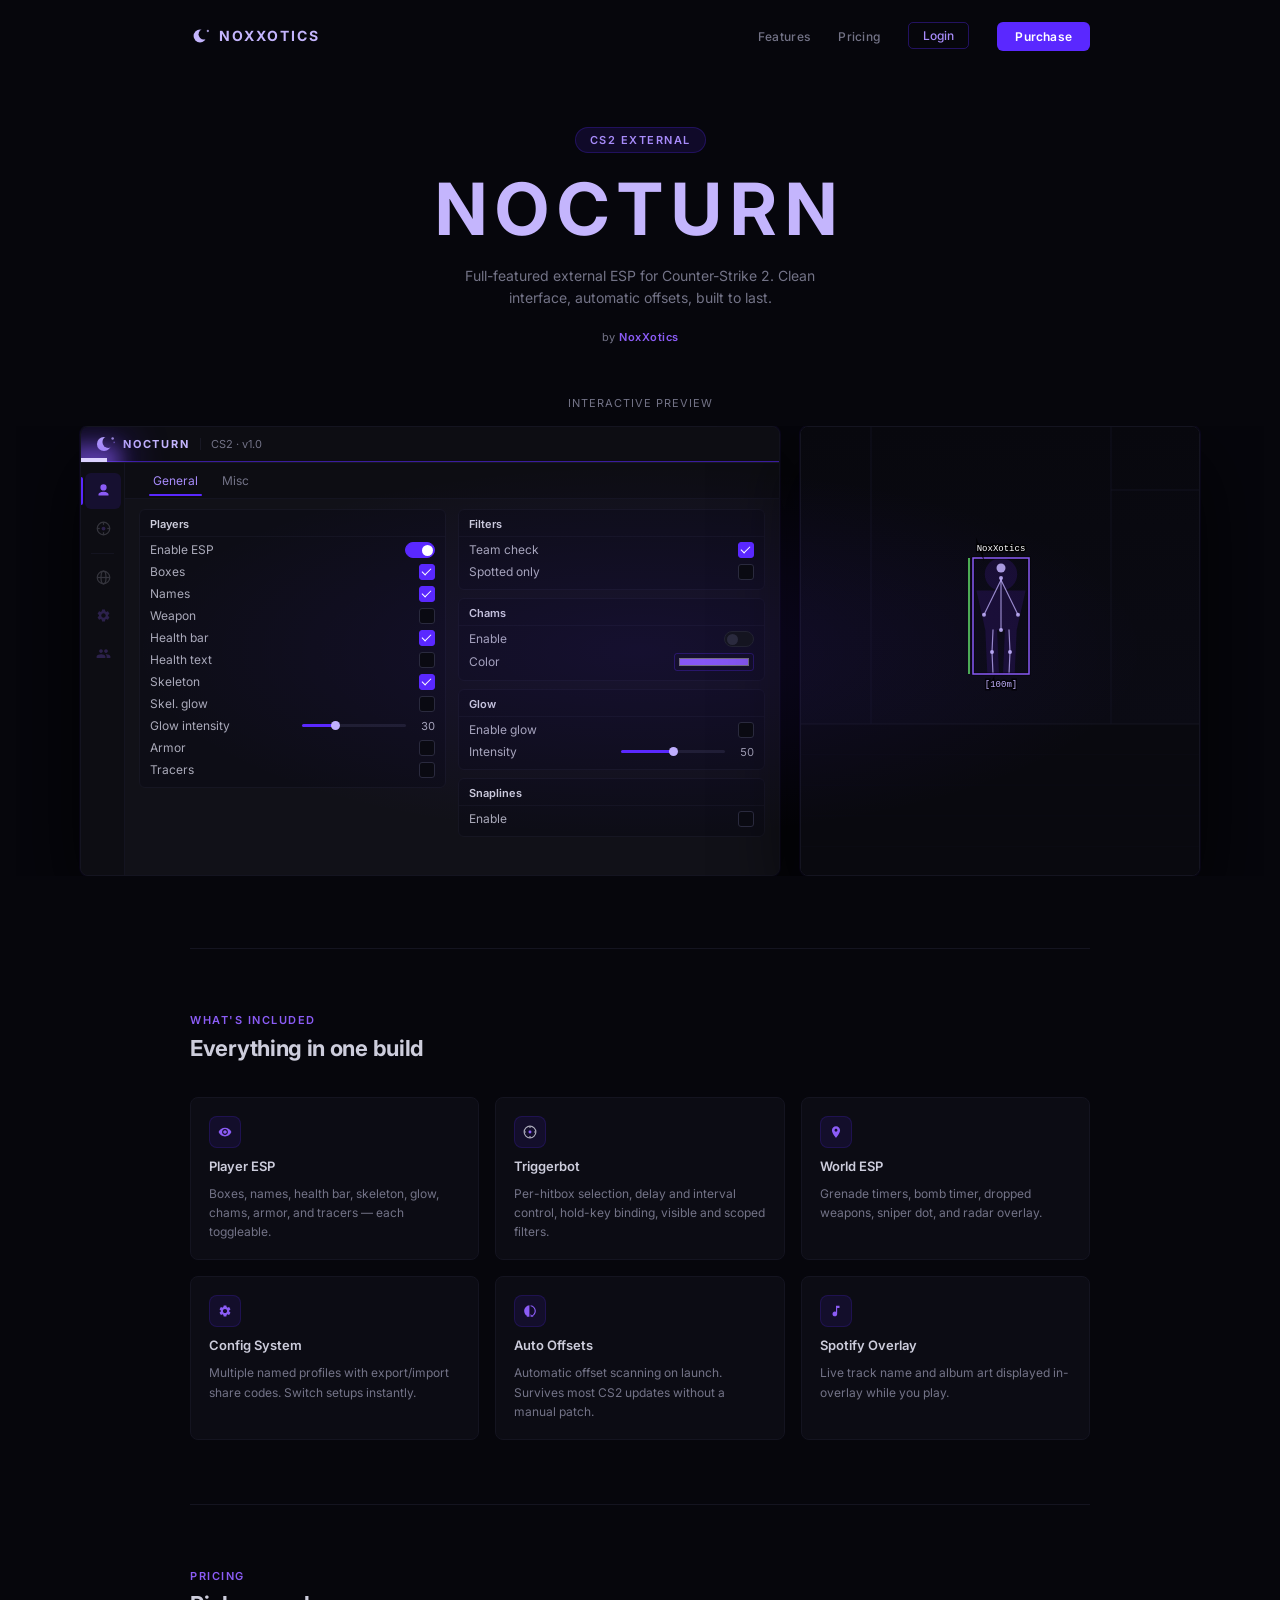
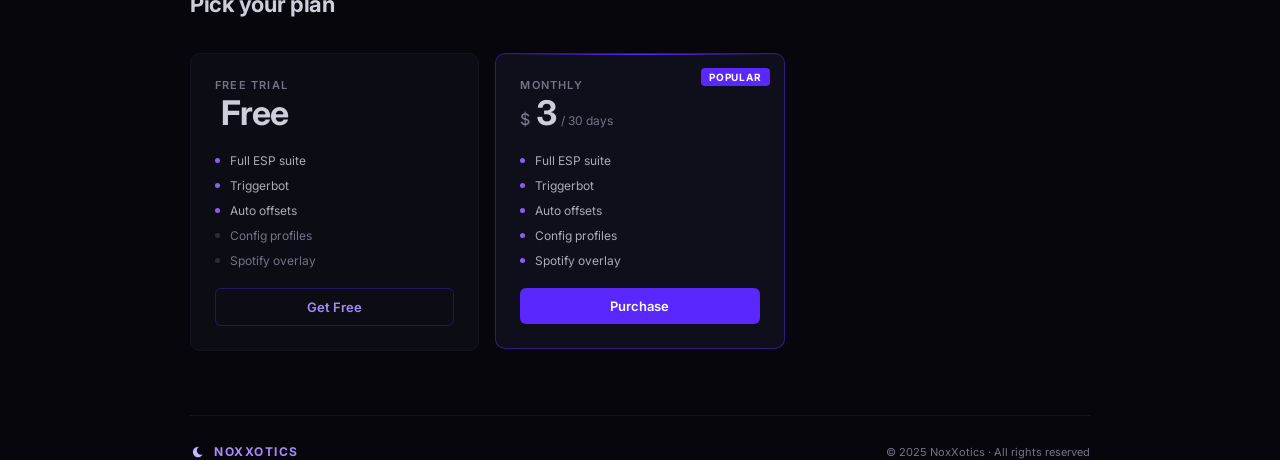
==== commit 1ebd90e5: "Add login/register auth modal with KeyAuth integration - Nav Login button opens auth modal on deskto" ====
--- a/index.html
+++ b/index.html
@@ -29,6 +29,7 @@
   <ul class="nav-links">
     <li><a href="#features">Features</a></li>
     <li><a href="#pricing">Pricing</a></li>
+    <li><button class="nav-auth-btn" id="navLoginBtn">Login</button></li>
     <li><a href="#pricing" class="nav-cta">Purchase</a></li>
   </ul>
   <button class="nav-hamburger" id="navToggle" aria-label="Toggle menu">
@@ -39,7 +40,81 @@
 <div class="nav-mobile" id="navMobile">
   <a href="#features" class="nav-mobile-link">Features</a>
   <a href="#pricing" class="nav-mobile-link">Pricing</a>
+  <button class="nav-mobile-link accent" id="navLoginBtnMobile">Login / Register</button>
   <a href="#pricing" class="nav-mobile-link accent">Purchase</a>
+</div>
+
+<!-- Auth Modal -->
+<div class="auth-overlay" id="authOverlay" hidden>
+  <div class="auth-modal" id="authModal">
+    <button class="checkout-close" id="authClose" aria-label="Close">&times;</button>
+    <div class="auth-header">
+      <svg width="22" height="22" viewBox="0 0 28 28" fill="none" aria-hidden="true">
+        <circle cx="14" cy="14" r="9" fill="#c4b5fd"/>
+        <circle cx="19.5" cy="11.5" r="7.5" fill="#06060c"/>
+        <circle cx="25" cy="7" r="1.6" fill="rgba(196,181,253,.8)"/>
+      </svg>
+      <span class="checkout-brand">Nocturn</span>
+    </div>
+
+    <div class="auth-tabs">
+      <button class="auth-tab active" data-auth="login">Login</button>
+      <button class="auth-tab" data-auth="register">Register</button>
+    </div>
+
+    <!-- Login Form -->
+    <form class="auth-form" id="loginForm" autocomplete="off">
+      <div class="auth-field">
+        <label for="loginUser">Username</label>
+        <input type="text" id="loginUser" placeholder="Enter username" autocomplete="off" required>
+      </div>
+      <div class="auth-field">
+        <label for="loginPass">Password</label>
+        <input type="password" id="loginPass" placeholder="Enter password" autocomplete="off" required>
+      </div>
+      <div class="auth-msg" id="loginMsg" hidden></div>
+      <button type="submit" class="checkout-pay-btn" id="loginSubmit">
+        <span>Login</span>
+        <svg viewBox="0 0 24 24" aria-hidden="true"><path d="M8 5v14l11-7z"/></svg>
+      </button>
+    </form>
+
+    <!-- Register Form -->
+    <form class="auth-form" id="registerForm" autocomplete="off" hidden>
+      <div class="auth-field">
+        <label for="regUser">Username</label>
+        <input type="text" id="regUser" placeholder="Choose a username" autocomplete="off" required>
+      </div>
+      <div class="auth-field">
+        <label for="regPass">Password</label>
+        <input type="password" id="regPass" placeholder="Choose a password" autocomplete="off" required>
+      </div>
+      <div class="auth-field">
+        <label for="regKey">License Key</label>
+        <input type="text" id="regKey" placeholder="Enter your license key" autocomplete="off" required>
+      </div>
+      <div class="auth-field">
+        <label for="regEmail">Email</label>
+        <input type="email" id="regEmail" placeholder="Enter your email" autocomplete="off" required>
+      </div>
+      <div class="auth-msg" id="registerMsg" hidden></div>
+      <button type="submit" class="checkout-pay-btn" id="registerSubmit">
+        <span>Create Account</span>
+        <svg viewBox="0 0 24 24" aria-hidden="true"><path d="M8 5v14l11-7z"/></svg>
+      </button>
+    </form>
+
+    <!-- Logged In State -->
+    <div class="auth-loggedin" id="authLoggedIn" hidden>
+      <div class="auth-welcome">
+        <svg viewBox="0 0 24 24" width="28" height="28" fill="var(--accent-mid)"><path d="M12 2a5 5 0 1 1 0 10A5 5 0 0 1 12 2zm0 12c5.33 0 8 2.67 8 4v2H4v-2c0-1.33 2.67-4 8-4z"/></svg>
+        <span id="authWelcomeName">Welcome back</span>
+      </div>
+      <div class="auth-sub">Subscription: <span id="authSubLevel" class="auth-sub-val">—</span></div>
+      <button class="plan-btn outline" id="authLogoutBtn" style="margin-top:16px">Logout</button>
+    </div>
+
+  </div>
 </div>
 
 <section class="hero">
--- a/style.css
+++ b/style.css
@@ -586,6 +586,98 @@
   width: 100%;
 }
 
+/* ── Nav auth button ───────────────────────────────────────────── */
+.nav-auth-btn {
+  background: none;
+  border: 1px solid rgba(90,40,255,0.35);
+  color: var(--accent-tab);
+  font-family: inherit;
+  font-size: 12px;
+  font-weight: 500;
+  padding: 5px 14px;
+  border-radius: 5px;
+  cursor: pointer;
+  transition: background 0.15s, border-color 0.15s;
+}
+.nav-auth-btn:hover { background: rgba(90,40,255,0.1); border-color: rgba(90,40,255,0.6); }
+
+/* ── Auth Modal ────────────────────────────────────────────────── */
+.auth-overlay {
+  position: fixed; inset: 0; z-index: 9999;
+  background: rgba(4,4,10,0.82);
+  backdrop-filter: blur(6px);
+  display: flex; align-items: center; justify-content: center;
+  padding: 16px;
+}
+.auth-overlay[hidden] { display: none !important; }
+
+.auth-modal {
+  background: #0f0f1c;
+  border: 1px solid rgba(90,40,255,0.4);
+  border-radius: 14px;
+  padding: 28px 28px 24px;
+  width: 100%; max-width: 360px;
+  position: relative;
+  box-shadow: 0 0 60px rgba(90,40,255,0.15), 0 24px 64px rgba(0,0,0,0.6);
+  animation: modalIn 0.18s ease;
+}
+
+.auth-header {
+  display: flex; align-items: center; gap: 10px;
+  margin-bottom: 20px;
+}
+
+.auth-tabs {
+  display: flex;
+  border-bottom: 1px solid var(--border);
+  margin-bottom: 20px;
+  gap: 0;
+}
+.auth-tab {
+  background: none; border: none; cursor: pointer;
+  font-family: inherit; font-size: 13px; font-weight: 600;
+  color: var(--dim); padding: 8px 18px;
+  border-bottom: 2px solid transparent;
+  margin-bottom: -1px;
+  transition: color 0.15s, border-color 0.15s;
+}
+.auth-tab.active { color: var(--accent-bright); border-bottom-color: var(--accent); }
+.auth-tab:hover:not(.active) { color: var(--label); }
+
+.auth-form { display: flex; flex-direction: column; gap: 14px; }
+
+.auth-field { display: flex; flex-direction: column; gap: 5px; }
+.auth-field label { font-size: 11px; font-weight: 600; color: var(--dim); letter-spacing: 0.5px; text-transform: uppercase; }
+.auth-field input {
+  background: rgba(6,6,14,0.86);
+  border: 1px solid rgba(40,20,80,0.63);
+  border-radius: 6px;
+  color: var(--label);
+  font-family: inherit; font-size: 13px;
+  padding: 9px 12px; outline: none;
+  transition: border-color 0.15s;
+}
+.auth-field input:focus { border-color: rgba(90,40,255,0.55); }
+.auth-field input::placeholder { color: var(--dim); }
+
+.auth-msg {
+  font-size: 12px; padding: 8px 10px;
+  border-radius: 5px; text-align: center;
+}
+.auth-msg.error { background: rgba(192,57,43,0.12); border: 1px solid rgba(192,57,43,0.3); color: #e74c3c; }
+.auth-msg.success { background: rgba(39,174,96,0.12); border: 1px solid rgba(39,174,96,0.3); color: #2ecc71; }
+
+.auth-loggedin {
+  display: flex; flex-direction: column; align-items: center;
+  gap: 10px; padding: 8px 0;
+}
+.auth-welcome {
+  display: flex; align-items: center; gap: 10px;
+  font-size: 16px; font-weight: 600; color: var(--sec-title);
+}
+.auth-sub { font-size: 12px; color: var(--dim); }
+.auth-sub-val { color: var(--accent-mid); font-weight: 600; }
+
 /* ── Checkout Modal ────────────────────────────────────────────── */
 .checkout-overlay {
   position: fixed; inset: 0; z-index: 9999;
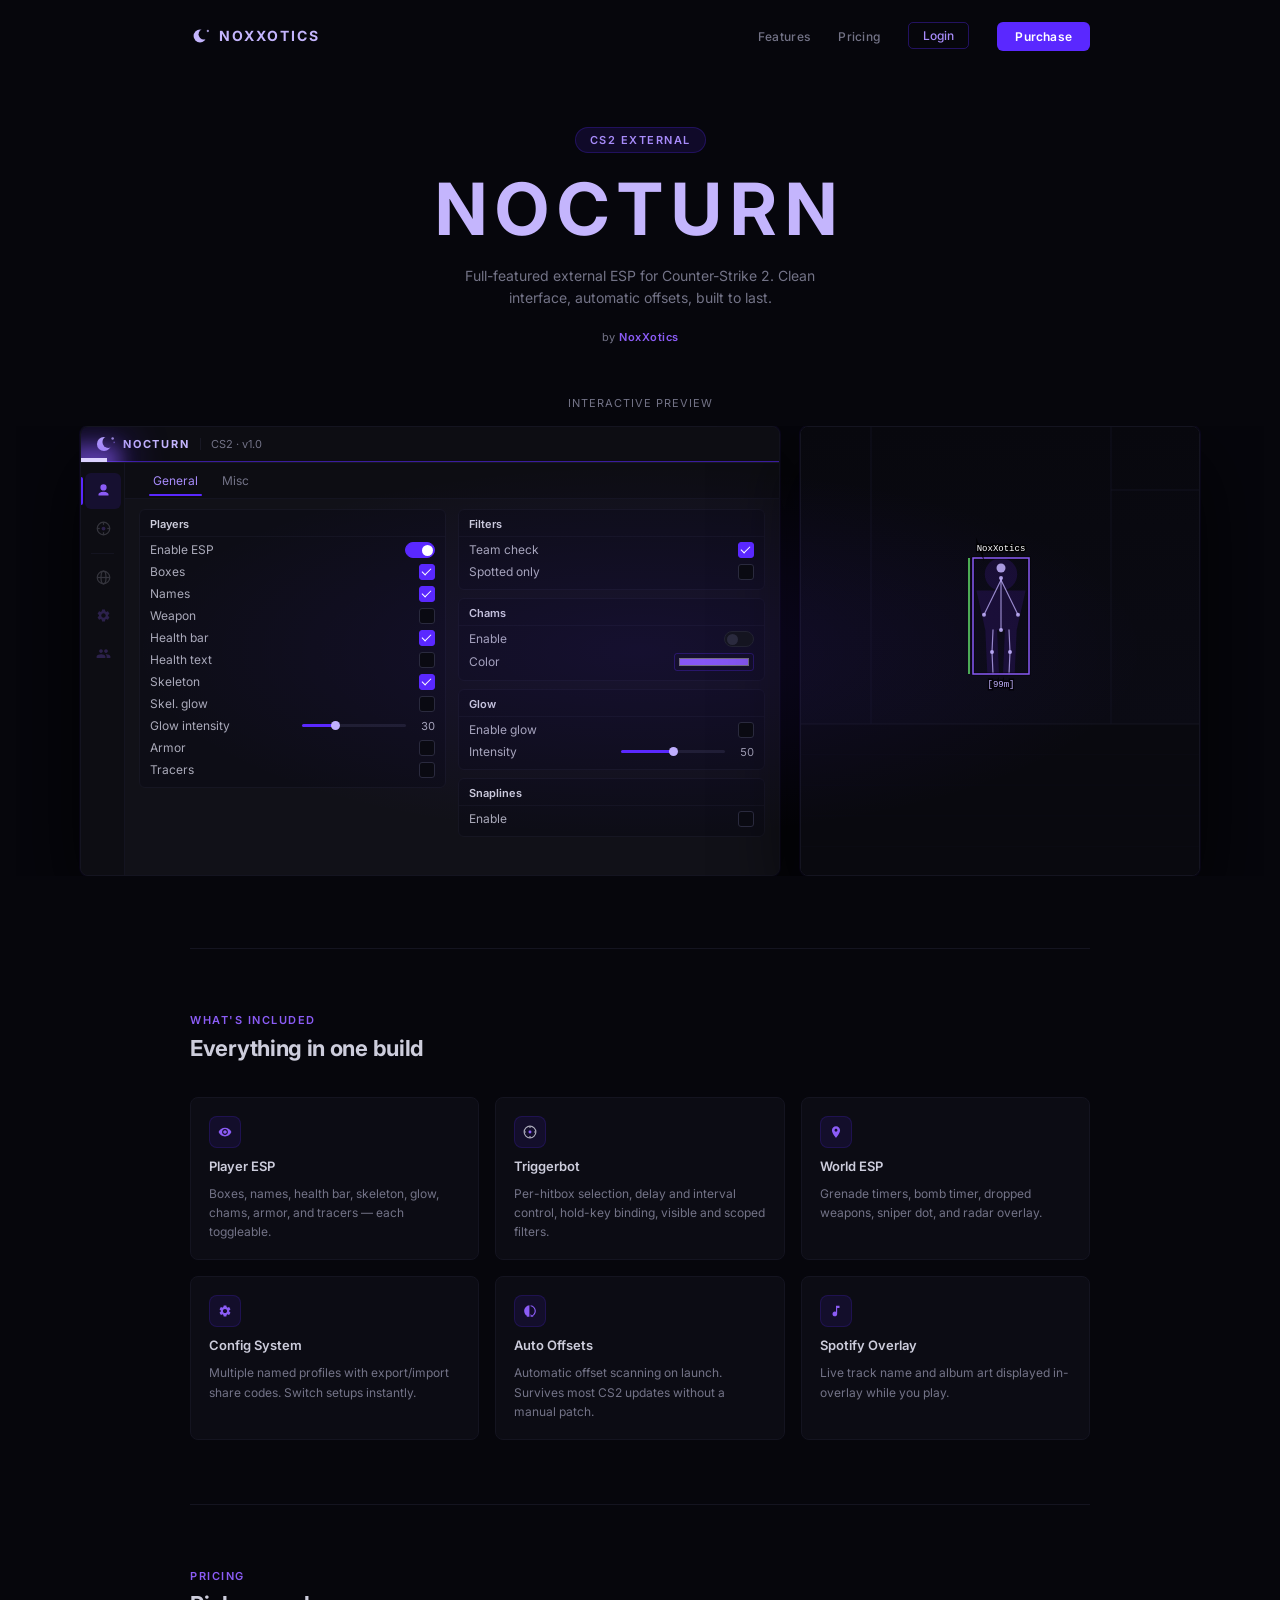
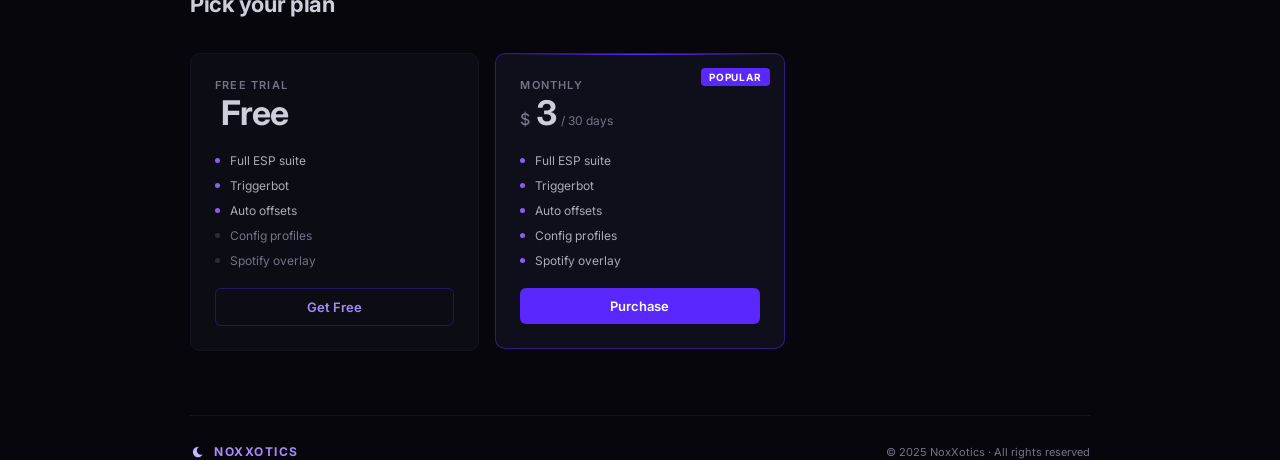
==== commit 815d15bb: "Remove license key field; bump KeyAuth API to v1.3 Co-Authored-By: Claude Sonnet 4.6 <noreply@anthro" ====
--- a/index.html
+++ b/index.html
@@ -90,10 +90,6 @@
         <input type="password" id="regPass" placeholder="Choose a password" autocomplete="off" required>
       </div>
       <div class="auth-field">
-        <label for="regKey">License Key</label>
-        <input type="text" id="regKey" placeholder="Enter your license key" autocomplete="off" required>
-      </div>
-      <div class="auth-field">
         <label for="regEmail">Email</label>
         <input type="email" id="regEmail" placeholder="Enter your email" autocomplete="off" required>
       </div>
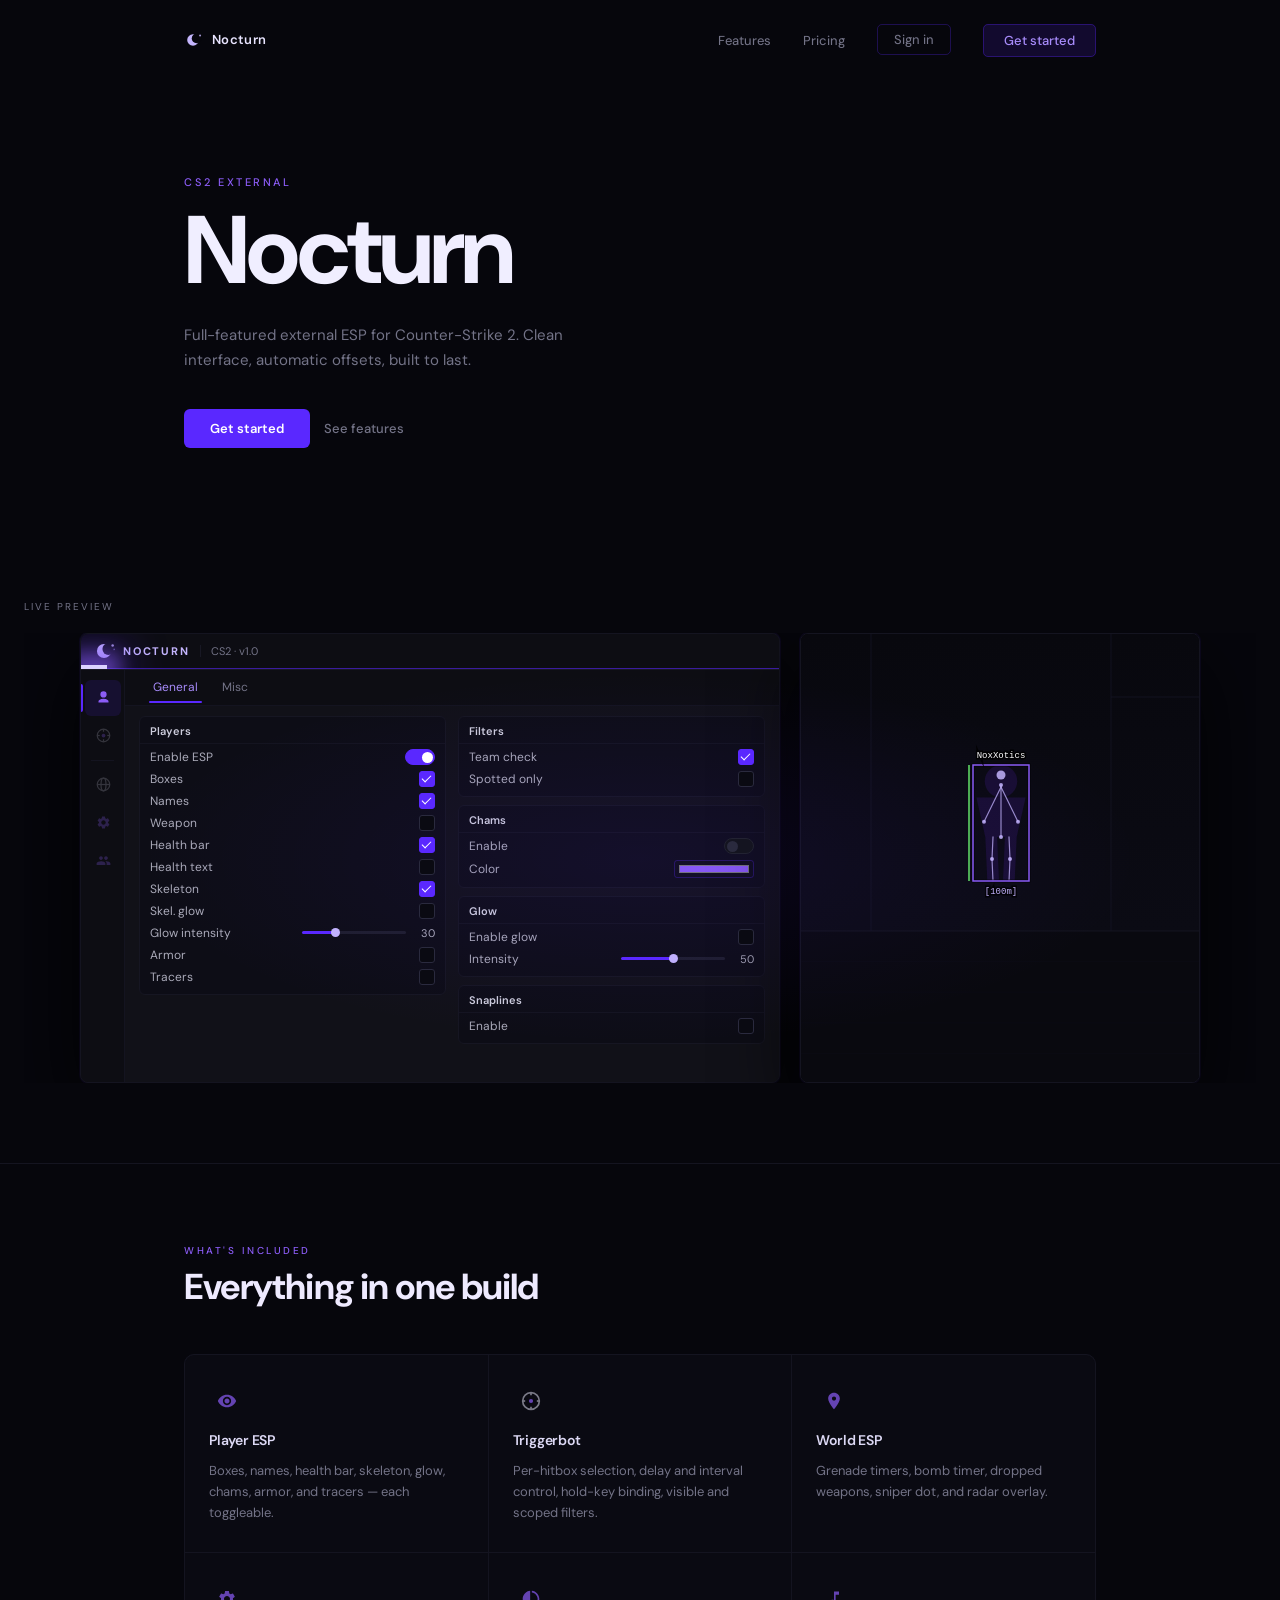
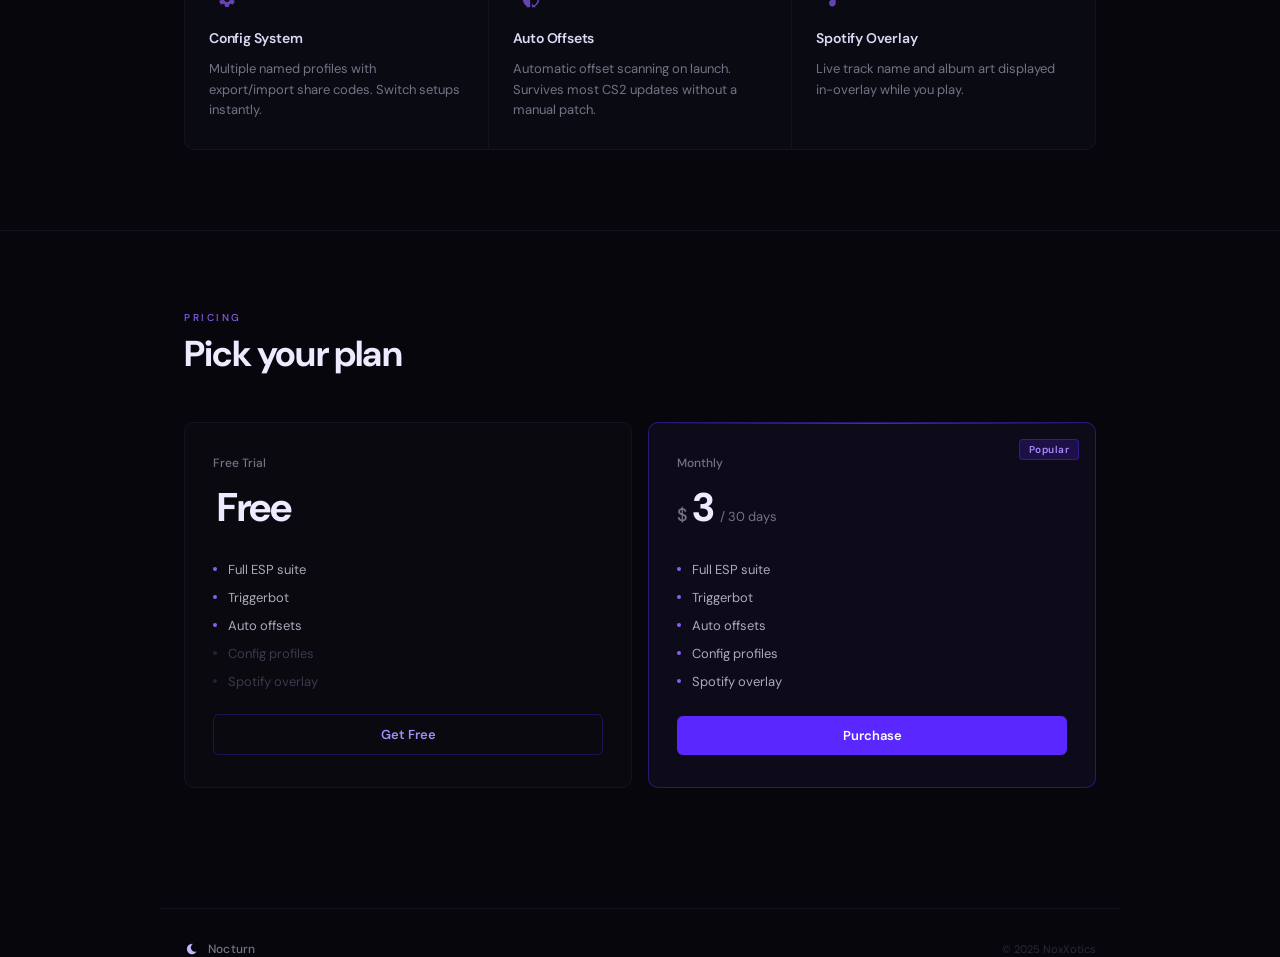
==== commit c0dac867: "Redesign: editorial layout, grid features, cleaner type, left-aligned hero - Hero: left-aligned with" ====
--- a/index.html
+++ b/index.html
@@ -11,7 +11,7 @@
   <link rel="icon" type="image/svg+xml" href="favicon.svg">
   <link rel="preconnect" href="https://fonts.googleapis.com">
   <link rel="preconnect" href="https://fonts.gstatic.com" crossorigin>
-  <link href="https://fonts.googleapis.com/css2?family=Inter:wght@400;500;600;700&display=swap" rel="stylesheet">
+  <link href="https://fonts.googleapis.com/css2?family=DM+Sans:wght@400;450;500;600;700&display=swap" rel="stylesheet">
   <link rel="stylesheet" href="style.css">
   <style>[hidden]{display:none!important}</style>
 </head>
@@ -19,18 +19,18 @@
 
 <nav>
   <div class="nav-brand">
-    <svg width="20" height="20" viewBox="0 0 28 28" fill="none" aria-hidden="true">
+    <svg width="18" height="18" viewBox="0 0 28 28" fill="none" aria-hidden="true">
       <circle cx="14" cy="14" r="9" fill="#c4b5fd"/>
       <circle cx="19.5" cy="11.5" r="7.5" fill="#06060c"/>
       <circle cx="25" cy="7" r="1.6" fill="rgba(196,181,253,.8)"/>
     </svg>
-    <span class="nav-name">NoxXotics</span>
+    <span class="nav-name">Nocturn</span>
   </div>
   <ul class="nav-links">
     <li><a href="#features">Features</a></li>
     <li><a href="#pricing">Pricing</a></li>
-    <li><button class="nav-auth-btn" id="navLoginBtn">Login</button></li>
-    <li><a href="#pricing" class="nav-cta">Purchase</a></li>
+    <li><button class="nav-auth-btn" id="navLoginBtn">Sign in</button></li>
+    <li><a href="#pricing" class="nav-cta">Get started</a></li>
   </ul>
   <button class="nav-hamburger" id="navToggle" aria-label="Toggle menu">
     <span></span><span></span><span></span>
@@ -40,8 +40,8 @@
 <div class="nav-mobile" id="navMobile">
   <a href="#features" class="nav-mobile-link">Features</a>
   <a href="#pricing" class="nav-mobile-link">Pricing</a>
-  <button class="nav-mobile-link accent" id="navLoginBtnMobile">Login / Register</button>
-  <a href="#pricing" class="nav-mobile-link accent">Purchase</a>
+  <button class="nav-mobile-link accent" id="navLoginBtnMobile">Sign in</button>
+  <a href="#pricing" class="nav-mobile-link accent">Get started</a>
 </div>
 
 <!-- Auth Modal -->
@@ -114,14 +114,17 @@
 </div>
 
 <section class="hero">
-  <span class="hero-label">CS2 External</span>
+  <p class="hero-eyebrow">CS2 external</p>
   <h1 class="hero-title">Nocturn</h1>
   <p class="hero-sub">Full-featured external ESP for Counter-Strike 2. Clean interface, automatic offsets, built to last.</p>
-  <span class="hero-by">by <span>NoxXotics</span></span>
+  <div class="hero-actions">
+    <a href="#pricing" class="hero-btn-primary">Get started</a>
+    <a href="#features" class="hero-btn-ghost">See features</a>
+  </div>
 </section>
 
 <section class="preview-section">
-  <span class="preview-label">Interactive Preview</span>
+  <span class="preview-label">Live preview</span>
   <div class="menu-outer">
     <div class="menu-glow" aria-hidden="true"></div>
     <div class="menu-scaler" id="scaler">
@@ -353,7 +356,7 @@
 
 <section class="features-section" id="features">
   <div class="section-heading">
-    <span class="section-eyebrow">What's included</span>
+    <span class="section-label">What's included</span>
     <h2 class="section-title">Everything in one build</h2>
   </div>
   <div class="feat-grid">
@@ -394,7 +397,7 @@
 
 <section class="pricing-section" id="pricing">
   <div class="section-heading">
-    <span class="section-eyebrow">Pricing</span>
+    <span class="section-label">Pricing</span>
     <h2 class="section-title">Pick your plan</h2>
   </div>
   <div class="plans">
@@ -473,9 +476,9 @@
       <circle cx="14" cy="14" r="9" fill="#c4b5fd"/>
       <circle cx="19.5" cy="11.5" r="7.5" fill="#06060c"/>
     </svg>
-    <span class="footer-name">NoxXotics</span>
-  </div>
-  <span class="footer-note">&copy; 2025 NoxXotics &middot; All rights reserved</span>
+    <span class="footer-name">Nocturn</span>
+  </div>
+  <span class="footer-note">&copy; 2025 NoxXotics</span>
 </footer>
 
 <script src="main.js"></script>
--- a/style.css
+++ b/style.css
@@ -26,68 +26,67 @@
 
 body {
   background: var(--page-bg);
-  font-family: 'Inter', Arial, sans-serif;
-  font-size: 13px;
+  font-family: 'DM Sans', 'Inter', Arial, sans-serif;
+  font-size: 14px;
   color: var(--label);
   display: flex;
   flex-direction: column;
   align-items: center;
-  padding: 0 16px 80px;
+  padding: 0 0 100px;
   overflow-x: hidden;
 }
 
 /* ── Nav ───────────────────────────────────────────────────────── */
 nav {
   width: 100%;
-  max-width: 900px;
+  max-width: 960px;
   display: flex;
   align-items: center;
   justify-content: space-between;
-  padding: 22px 0;
+  padding: 24px 24px;
 }
 
 .nav-brand {
   display: flex;
   align-items: center;
-  gap: 9px;
+  gap: 10px;
   text-decoration: none;
 }
 
 .nav-name {
-  color: var(--accent-bright);
-  font-size: 14px;
-  font-weight: 700;
-  letter-spacing: 2px;
-  text-transform: uppercase;
+  color: #e8e4ff;
+  font-size: 13px;
+  font-weight: 600;
+  letter-spacing: 0.3px;
 }
 
 .nav-links {
   display: flex;
   align-items: center;
-  gap: 28px;
+  gap: 32px;
   list-style: none;
 }
 
 .nav-links a {
   color: var(--dim);
   text-decoration: none;
-  font-size: 12px;
-  font-weight: 500;
-  letter-spacing: 0.3px;
+  font-size: 13px;
+  font-weight: 450;
   transition: color 0.15s;
 }
 .nav-links a:hover { color: var(--label); }
 
 .nav-cta {
-  background: var(--accent) !important;
-  color: #fff !important;
-  padding: 7px 18px;
-  border-radius: 6px;
-  font-weight: 600 !important;
-  letter-spacing: 0.2px !important;
-  transition: opacity 0.15s !important;
-}
-.nav-cta:hover { opacity: 0.85; }
+  background: rgba(90,40,255,0.14) !important;
+  border: 1px solid rgba(90,40,255,0.32) !important;
+  color: var(--accent-tab) !important;
+  padding: 7px 20px !important;
+  border-radius: 5px;
+  font-weight: 500 !important;
+  font-size: 13px !important;
+  transition: background 0.15s, border-color 0.15s !important;
+}
+.nav-cta:hover { background: rgba(90,40,255,0.22) !important; border-color: rgba(90,40,255,0.5) !important; }
 
 .nav-hamburger {
   display: none;
@@ -97,6 +96,7 @@
   border: none;
   cursor: pointer;
   padding: 4px;
+  margin-right: 8px;
 }
 .nav-hamburger span {
   display: block;
@@ -111,7 +111,7 @@
 .nav-mobile {
   display: none;
   flex-direction: column;
-  width: 100%;
+  width: calc(100vw - 32px);
   max-width: 900px;
   background: #0c0c14;
   border: 1px solid var(--border);
@@ -119,6 +119,8 @@
   overflow: hidden;
   margin-top: -8px;
   margin-bottom: 16px;
+  position: relative;
+  z-index: 100;
 }
 
 .nav-mobile.open { display: flex; }
@@ -135,49 +137,111 @@
 .nav-mobile-link:last-child { border-bottom: none; }
 .nav-mobile-link:hover { color: var(--label); background: rgba(90,40,255,0.05); }
 .nav-mobile-link.accent { color: var(--accent-tab); }
+button.nav-mobile-link {
+  width: 100%; text-align: left; background: none; border: none;
+  border-bottom: 1px solid var(--border);
+  font-family: inherit; cursor: pointer;
+}
+
+/* ── Nav auth button ───────────────────────────────────────────── */
+.nav-auth-btn {
+  background: none;
+  border: 1px solid rgba(90,40,255,0.28);
+  color: var(--dim);
+  font-family: inherit;
+  font-size: 13px;
+  font-weight: 450;
+  padding: 6px 16px;
+  border-radius: 5px;
+  cursor: pointer;
+  transition: background 0.15s, border-color 0.15s, color 0.15s;
+}
+.nav-auth-btn:hover { background: rgba(90,40,255,0.08); border-color: rgba(90,40,255,0.5); color: var(--label); }
 
 /* ── Hero ──────────────────────────────────────────────────────── */
 .hero {
   width: 100%;
-  max-width: 900px;
-  display: flex;
-  flex-direction: column;
-  align-items: center;
-  text-align: center;
-  padding: 56px 0 52px;
-  gap: 20px;
-}
-
-.hero-label {
-  background: rgba(90,40,255,0.12);
-  border: 1px solid rgba(90,40,255,0.25);
-  color: var(--accent-tab);
+  max-width: 960px;
+  padding: 96px 24px 80px;
+  display: flex;
+  flex-direction: column;
+  align-items: flex-start;
+  gap: 0;
+}
+
+.hero-eyebrow {
   font-size: 11px;
-  font-weight: 600;
-  letter-spacing: 1.5px;
+  font-weight: 500;
+  letter-spacing: 2.5px;
   text-transform: uppercase;
-  padding: 5px 14px;
-  border-radius: 20px;
+  color: var(--accent-mid);
+  margin-bottom: 18px;
 }
 
 .hero-title {
-  color: var(--accent-bright);
-  font-size: clamp(40px, 8vw, 72px);
+  color: #f0eeff;
+  font-size: clamp(52px, 10vw, 96px);
   font-weight: 700;
-  letter-spacing: 8px;
-  text-transform: uppercase;
-  line-height: 1;
+  letter-spacing: -3px;
+  line-height: 0.92;
+  margin-bottom: 28px;
+}
+
+.hero-title em {
+  font-style: normal;
+  color: var(--accent-mid);
 }
 
 .hero-sub {
   color: var(--dim);
-  font-size: 14px;
-  max-width: 400px;
-  line-height: 1.6;
-}
-
-.hero-by { color: var(--dim); font-size: 11px; letter-spacing: 0.5px; }
-.hero-by span { color: var(--accent-mid); font-weight: 600; }
+  font-size: 15px;
+  max-width: 420px;
+  line-height: 1.65;
+  margin-bottom: 36px;
+  font-weight: 400;
+}
+
+.hero-actions {
+  display: flex;
+  align-items: center;
+  gap: 14px;
+}
+
+.hero-btn-primary {
+  background: var(--accent);
+  color: #fff;
+  border: none;
+  border-radius: 6px;
+  padding: 11px 26px;
+  font-family: inherit;
+  font-size: 13px;
+  font-weight: 600;
+  cursor: pointer;
+  text-decoration: none;
+  transition: opacity 0.15s;
+}
+.hero-btn-primary:hover { opacity: 0.85; }
+
+.hero-btn-ghost {
+  color: var(--dim);
+  font-size: 13px;
+  font-weight: 500;
+  text-decoration: none;
+  transition: color 0.15s;
+}
+.hero-btn-ghost:hover { color: var(--label); }
+
+.hero-by {
+  display: none; /* removed in new layout */
+}
+
+/* ── Horizontal rule ───────────────────────────────────────────── */
+.section-divider {
+  width: 100%;
+  border: none;
+  border-top: 1px solid var(--border);
+  margin: 0;
+}
 
 /* ── Preview ───────────────────────────────────────────────────── */
 .preview-section {
@@ -185,15 +249,18 @@
   display: flex;
   flex-direction: column;
   align-items: center;
-  gap: 16px;
-  padding-bottom: 72px;
+  gap: 20px;
+  padding: 72px 24px 80px;
 }
 
 .preview-label {
   color: var(--dim);
-  font-size: 11px;
-  letter-spacing: 1px;
+  font-size: 10px;
+  letter-spacing: 2px;
   text-transform: uppercase;
+  align-self: flex-start;
+  max-width: 960px;
+  width: 100%;
 }
 
 .menu-outer {
@@ -201,13 +268,14 @@
   display: flex;
   justify-content: center;
   width: 100%;
+  max-width: 100vw;
   overflow: hidden;
 }
 
 .menu-glow {
   position: absolute;
   inset: -70px -100px;
-  background: radial-gradient(ellipse 50% 45% at 50% 50%, rgba(90,40,255,0.11) 0%, transparent 70%);
+  background: radial-gradient(ellipse 50% 45% at 50% 50%, rgba(90,40,255,0.09) 0%, transparent 70%);
   pointer-events: none;
 }
 
@@ -463,105 +531,178 @@
 .krow-label { color: var(--label); font-size: 12px; flex: 1; }
 .krow-val { color: var(--dim); font-size: 12px; }
 
-/* ── Divider ───────────────────────────────────────────────────── */
-.section-divider {
-  width: 100%; max-width: 900px;
-  border: none; border-top: 1px solid var(--border); margin: 0;
-}
-
 /* ── Features ──────────────────────────────────────────────────── */
 .features-section {
-  width: 100%; max-width: 900px;
-  padding: 64px 0;
-  display: flex; flex-direction: column; gap: 36px;
-}
-
-.section-heading { display: flex; flex-direction: column; gap: 8px; }
-.section-eyebrow { color: var(--accent-mid); font-size: 11px; font-weight: 600; letter-spacing: 1.5px; text-transform: uppercase; }
-.section-title { color: var(--sec-title); font-size: 22px; font-weight: 700; letter-spacing: -0.3px; }
+  width: 100%;
+  max-width: 960px;
+  padding: 80px 24px;
+}
+
+.section-heading {
+  display: flex;
+  flex-direction: column;
+  gap: 10px;
+  margin-bottom: 48px;
+}
+
+.section-label {
+  font-size: 10px;
+  font-weight: 500;
+  letter-spacing: 2.5px;
+  text-transform: uppercase;
+  color: var(--accent-mid);
+}
+
+.section-title {
+  color: #eeeaff;
+  font-size: clamp(24px, 4vw, 36px);
+  font-weight: 700;
+  letter-spacing: -0.8px;
+  line-height: 1.1;
+}
+
+/* old selectors from previous markup — kept for compat */
+.section-eyebrow { color: var(--accent-mid); font-size: 10px; font-weight: 500; letter-spacing: 2.5px; text-transform: uppercase; }
 
 .feat-grid {
   display: grid;
   grid-template-columns: repeat(3, 1fr);
-  gap: 16px;
+  gap: 1px;
+  background: var(--border);
+  border: 1px solid var(--border);
+  border-radius: 10px;
+  overflow: hidden;
 }
 
 .feat {
-  background: #0c0c14;
-  border: 1px solid var(--border);
-  border-radius: 8px;
-  padding: 18px;
-  display: flex; flex-direction: column; gap: 10px;
-  transition: border-color 0.15s;
-}
-.feat:hover { border-color: rgba(90,40,255,0.35); }
+  background: #0a0a12;
+  padding: 28px 24px;
+  display: flex;
+  flex-direction: column;
+  gap: 12px;
+  transition: background 0.15s;
+}
+.feat:hover { background: #0d0d18; }
 
 .feat-icon {
-  width: 32px; height: 32px;
-  background: rgba(90,40,255,0.1);
-  border: 1px solid rgba(90,40,255,0.18);
-  border-radius: 8px;
+  width: 36px; height: 36px;
   display: flex; align-items: center; justify-content: center;
 }
-.feat-icon svg { width: 14px; height: 14px; fill: var(--accent-mid); }
-.feat-name { color: var(--sec-title); font-size: 13px; font-weight: 600; }
-.feat-desc { color: var(--dim); font-size: 12px; line-height: 1.6; }
+.feat-icon svg { width: 20px; height: 20px; fill: var(--accent-mid); opacity: 0.7; }
+
+.feat-name {
+  color: #ddd9f5;
+  font-size: 14px;
+  font-weight: 600;
+  letter-spacing: -0.2px;
+}
+
+.feat-desc {
+  color: var(--dim);
+  font-size: 13px;
+  line-height: 1.6;
+}
 
 /* ── Pricing ───────────────────────────────────────────────────── */
 .pricing-section {
-  width: 100%; max-width: 900px;
-  padding: 64px 0;
-  display: flex; flex-direction: column; gap: 36px;
+  width: 100%;
+  max-width: 960px;
+  padding: 80px 24px;
 }
 
 .plans {
-  display: grid;
-  grid-template-columns: repeat(3, 1fr);
+  display: flex;
   gap: 16px;
-  align-items: start;
+  align-items: stretch;
+  flex-wrap: wrap;
 }
 
 .plan {
-  background: #0c0c14;
+  flex: 1;
+  min-width: 260px;
+  background: #09090f;
   border: 1px solid var(--border);
   border-radius: 10px;
-  padding: 24px;
-  display: flex; flex-direction: column; gap: 20px;
+  padding: 32px 28px;
+  display: flex;
+  flex-direction: column;
+  gap: 24px;
 }
 
 .plan.featured {
-  background: #0f0f1c;
-  border-color: rgba(90,40,255,0.45);
+  background: #0d0b1a;
+  border-color: rgba(90,40,255,0.4);
   position: relative;
   overflow: hidden;
 }
 .plan.featured::before {
   content: '';
   position: absolute; top: 0; left: 0; right: 0; height: 1px;
-  background: linear-gradient(90deg, transparent, var(--accent), transparent);
+  background: linear-gradient(90deg, transparent, rgba(90,40,255,0.8), transparent);
 }
 
 .plan-badge {
-  position: absolute; top: 14px; right: 14px;
-  background: var(--accent); color: #fff;
-  font-size: 10px; font-weight: 700; letter-spacing: 0.8px; text-transform: uppercase;
-  padding: 3px 8px; border-radius: 4px;
-}
-
-.plan-name { color: var(--dim); font-size: 11px; font-weight: 600; letter-spacing: 1.2px; text-transform: uppercase; }
-.plan-price { display: flex; align-items: baseline; gap: 4px; }
-.plan-amount { color: var(--sec-title); font-size: 34px; font-weight: 700; letter-spacing: -1px; font-variant-numeric: tabular-nums; }
-.plan-currency { color: var(--dim); font-size: 16px; font-weight: 500; margin-right: 2px; }
-.plan-period { color: var(--dim); font-size: 12px; }
-
-.plan-features { display: flex; flex-direction: column; gap: 10px; list-style: none; }
-.plan-feature { display: flex; align-items: center; gap: 10px; font-size: 12px; color: var(--label); }
-.plan-feature-dot { width: 5px; height: 5px; border-radius: 50%; background: var(--accent-mid); flex-shrink: 0; }
-.plan-feature.muted { color: var(--dim); }
-.plan-feature.muted .plan-feature-dot { background: #2a2a3e; }
+  position: absolute; top: 16px; right: 16px;
+  background: rgba(90,40,255,0.2);
+  border: 1px solid rgba(90,40,255,0.4);
+  color: var(--accent-tab);
+  font-size: 10px; font-weight: 600;
+  padding: 3px 9px; border-radius: 4px;
+  letter-spacing: 0.5px;
+}
+
+.plan-name {
+  color: var(--dim);
+  font-size: 12px;
+  font-weight: 500;
+  margin-bottom: 10px;
+}
+
+.plan-price {
+  display: flex;
+  align-items: baseline;
+  gap: 4px;
+  margin-bottom: 4px;
+}
+
+.plan-amount {
+  color: #eeeaff;
+  font-size: 40px;
+  font-weight: 700;
+  letter-spacing: -1.5px;
+  font-variant-numeric: tabular-nums;
+}
+.plan-currency { color: var(--dim); font-size: 18px; font-weight: 500; }
+.plan-period { color: var(--dim); font-size: 13px; margin-left: 2px; }
+
+.plan-features {
+  display: flex;
+  flex-direction: column;
+  gap: 11px;
+  list-style: none;
+  flex: 1;
+}
+
+.plan-feature {
+  display: flex;
+  align-items: center;
+  gap: 11px;
+  font-size: 13px;
+  color: var(--label);
+}
+
+.plan-feature-dot {
+  width: 4px; height: 4px;
+  border-radius: 50%;
+  background: var(--accent-mid);
+  flex-shrink: 0;
+}
+
+.plan-feature.muted { color: #3a3a50; }
+.plan-feature.muted .plan-feature-dot { background: #222232; }
 
 .plan-btn {
-  display: block; width: 100%; padding: 10px 0;
+  display: block; width: 100%; padding: 11px 0;
   border-radius: 6px; text-align: center;
   font-family: inherit; font-size: 13px; font-weight: 600;
   cursor: pointer; transition: opacity 0.15s, background 0.15s;
@@ -569,37 +710,12 @@
 }
 .plan-btn.outline {
   background: transparent;
-  border: 1px solid rgba(90,40,255,0.35);
+  border: 1px solid rgba(90,40,255,0.3);
   color: var(--accent-tab);
 }
-.plan-btn.outline:hover { background: rgba(90,40,255,0.1); }
+.plan-btn.outline:hover { background: rgba(90,40,255,0.08); }
 .plan-btn.solid { background: var(--accent); color: #fff; }
 .plan-btn.solid:hover { opacity: 0.85; }
-
-/* ── Pricing center override ───────────────────────────────────── */
-.plans-center {
-  display: flex;
-  justify-content: center;
-}
-.plans-center .plan {
-  max-width: 340px;
-  width: 100%;
-}
-
-/* ── Nav auth button ───────────────────────────────────────────── */
-.nav-auth-btn {
-  background: none;
-  border: 1px solid rgba(90,40,255,0.35);
-  color: var(--accent-tab);
-  font-family: inherit;
-  font-size: 12px;
-  font-weight: 500;
-  padding: 5px 14px;
-  border-radius: 5px;
-  cursor: pointer;
-  transition: background 0.15s, border-color 0.15s;
-}
-.nav-auth-btn:hover { background: rgba(90,40,255,0.1); border-color: rgba(90,40,255,0.6); }
 
 /* ── Auth Modal ────────────────────────────────────────────────── */
 .auth-overlay {
@@ -613,12 +729,12 @@
 
 .auth-modal {
   background: #0f0f1c;
-  border: 1px solid rgba(90,40,255,0.4);
-  border-radius: 14px;
+  border: 1px solid rgba(90,40,255,0.35);
+  border-radius: 12px;
   padding: 28px 28px 24px;
   width: 100%; max-width: 360px;
   position: relative;
-  box-shadow: 0 0 60px rgba(90,40,255,0.15), 0 24px 64px rgba(0,0,0,0.6);
+  box-shadow: 0 0 60px rgba(90,40,255,0.12), 0 24px 64px rgba(0,0,0,0.6);
   animation: modalIn 0.18s ease;
 }
 
@@ -631,11 +747,10 @@
   display: flex;
   border-bottom: 1px solid var(--border);
   margin-bottom: 20px;
-  gap: 0;
 }
 .auth-tab {
   background: none; border: none; cursor: pointer;
-  font-family: inherit; font-size: 13px; font-weight: 600;
+  font-family: inherit; font-size: 13px; font-weight: 500;
   color: var(--dim); padding: 8px 18px;
   border-bottom: 2px solid transparent;
   margin-bottom: -1px;
@@ -647,10 +762,13 @@
 .auth-form { display: flex; flex-direction: column; gap: 14px; }
 
 .auth-field { display: flex; flex-direction: column; gap: 5px; }
-.auth-field label { font-size: 11px; font-weight: 600; color: var(--dim); letter-spacing: 0.5px; text-transform: uppercase; }
+.auth-field label {
+  font-size: 11px; font-weight: 500; color: var(--dim);
+  letter-spacing: 0.3px;
+}
 .auth-field input {
   background: rgba(6,6,14,0.86);
-  border: 1px solid rgba(40,20,80,0.63);
+  border: 1px solid rgba(40,20,80,0.5);
   border-radius: 6px;
   color: var(--label);
   font-family: inherit; font-size: 13px;
@@ -690,12 +808,12 @@
 
 .checkout-modal {
   background: #0f0f1c;
-  border: 1px solid rgba(90,40,255,0.4);
-  border-radius: 14px;
+  border: 1px solid rgba(90,40,255,0.35);
+  border-radius: 12px;
   padding: 32px 28px 28px;
   width: 100%; max-width: 360px;
   position: relative;
-  box-shadow: 0 0 60px rgba(90,40,255,0.15), 0 24px 64px rgba(0,0,0,0.6);
+  box-shadow: 0 0 60px rgba(90,40,255,0.12), 0 24px 64px rgba(0,0,0,0.6);
   animation: modalIn 0.18s ease;
 }
 @keyframes modalIn {
@@ -718,16 +836,16 @@
 .checkout-brand {
   color: var(--accent-bright);
   font-size: 14px; font-weight: 700;
-  letter-spacing: 2px; text-transform: uppercase;
+  letter-spacing: 0.5px;
 }
 
 .checkout-plan-name {
-  color: var(--dim); font-size: 11px; font-weight: 600;
-  letter-spacing: 1.2px; text-transform: uppercase;
+  color: var(--dim); font-size: 11px; font-weight: 500;
+  letter-spacing: 0.3px;
   margin-bottom: 4px;
 }
 .checkout-plan-price {
-  color: var(--sec-title); font-size: 30px; font-weight: 700;
+  color: #eeeaff; font-size: 30px; font-weight: 700;
   letter-spacing: -0.5px; margin-bottom: 20px;
 }
 
@@ -745,9 +863,10 @@
   display: flex; align-items: center; justify-content: center; gap: 8px;
   width: 100%; padding: 12px 0;
   background: var(--accent); color: #fff;
-  border-radius: 7px; text-decoration: none;
+  border-radius: 6px; text-decoration: none;
   font-family: inherit; font-size: 14px; font-weight: 600;
   transition: opacity 0.15s;
+  border: none; cursor: pointer;
 }
 .checkout-pay-btn:hover { opacity: 0.85; }
 .checkout-pay-btn svg { width: 14px; height: 14px; fill: #fff; }
@@ -759,16 +878,18 @@
 
 /* ── Footer ────────────────────────────────────────────────────── */
 footer {
-  width: 100%; max-width: 900px;
+  width: 100%;
   border-top: 1px solid var(--border);
-  padding: 28px 0 0;
+  padding: 32px 24px 0;
+  max-width: 960px;
   display: flex; align-items: center; justify-content: space-between;
   flex-wrap: wrap; gap: 12px;
+  margin-top: 40px;
 }
 
 .footer-brand { display: flex; align-items: center; gap: 8px; }
-.footer-name { color: var(--accent-tab); font-size: 12px; font-weight: 700; letter-spacing: 1.5px; text-transform: uppercase; }
-.footer-note { color: var(--dim); font-size: 11px; }
+.footer-name { color: var(--dim); font-size: 12px; font-weight: 500; letter-spacing: 0.2px; }
+.footer-note { color: #2a2a3c; font-size: 11px; }
 
 /* ── Responsive ────────────────────────────────────────────────── */
 @media (max-width: 900px) {
@@ -781,47 +902,74 @@
   .menu-scaler { transform-origin: top center; }
   .menu-outer { width: calc(100vw - 32px); overflow: hidden; }
   .feat-grid { grid-template-columns: 1fr 1fr; }
-  .plans { grid-template-columns: 1fr; }
+  .plans { flex-direction: column; }
+  .plan { min-width: unset; }
 }
 
 @media (max-width: 480px) {
   .feat-grid { grid-template-columns: 1fr; }
-  .hero-title { letter-spacing: 4px; }
+  .hero-title { letter-spacing: -2px; }
+  .preview-section { padding-bottom: 32px; }
+  .menu-outer { justify-content: flex-start; }
+
+  .auth-overlay,
+  .checkout-overlay {
+    align-items: flex-end;
+    padding: 0;
+  }
+
+  .auth-modal,
+  .checkout-modal {
+    border-radius: 14px 14px 0 0;
+    max-width: 100%;
+    padding: 24px 20px 32px;
+    animation: sheetIn 0.22s ease;
+  }
+
+  @keyframes sheetIn {
+    from { transform: translateY(100%); opacity: 0.6; }
+    to   { transform: translateY(0);    opacity: 1; }
+  }
+
+  .auth-field input {
+    font-size: 16px;
+    padding: 11px 12px;
+  }
+
+  .checkout-plan-price { font-size: 26px; }
+  .checkout-pay-btn { font-size: 15px; padding: 14px 0; }
 }
 
 @media (max-width: 600px) {
   body { padding-bottom: 56px; }
 
-  .hero { padding: 28px 0 24px; gap: 12px; }
-  .hero-label { font-size: 10px; padding: 4px 12px; }
-  .hero-sub { font-size: 13px; }
-
-  .preview-section { padding-bottom: 48px; }
+  nav { padding: 18px 16px; }
+
+  .hero { padding: 56px 16px 48px; }
+  .hero-title { letter-spacing: -2px; }
+  .hero-sub { font-size: 14px; }
+
+  .preview-section { padding: 48px 16px 48px; }
   .preview-label { font-size: 10px; }
 
-  .features-section, .pricing-section { padding: 44px 0; gap: 24px; }
-  .section-title { font-size: 18px; }
-  .section-eyebrow { font-size: 10px; }
-
-  .feat { padding: 14px; gap: 8px; }
-  .feat-name { font-size: 12px; }
-  .feat-desc { font-size: 11px; }
-  .feat-icon { width: 28px; height: 28px; }
-  .feat-icon svg { width: 12px; height: 12px; }
-
-  .plan { padding: 18px; gap: 16px; }
-  .plan-amount { font-size: 28px; }
-  .plan-name { font-size: 10px; }
-  .plan-period { font-size: 11px; }
-  .plan-feature { font-size: 11px; gap: 8px; }
-  .plan-btn { font-size: 12px; padding: 9px 0; }
+  .features-section { padding: 56px 16px; }
+  .pricing-section { padding: 56px 16px; }
+  .section-title { font-size: 24px; }
+
+  .feat { padding: 20px 18px; gap: 10px; }
+  .feat-name { font-size: 13px; }
+  .feat-desc { font-size: 12px; }
+
+  .plan { padding: 24px 20px; gap: 18px; }
+  .plan-amount { font-size: 32px; }
+  .plan-feature { font-size: 12px; }
+  .plan-btn { font-size: 13px; padding: 10px 0; }
 
   footer {
     flex-direction: column;
-    align-items: center;
-    text-align: center;
-    padding-top: 20px;
-    gap: 8px;
+    align-items: flex-start;
+    padding: 24px 16px 0;
+    gap: 6px;
+    margin-top: 24px;
   }
-  .footer-note { font-size: 10px; }
-}
+}
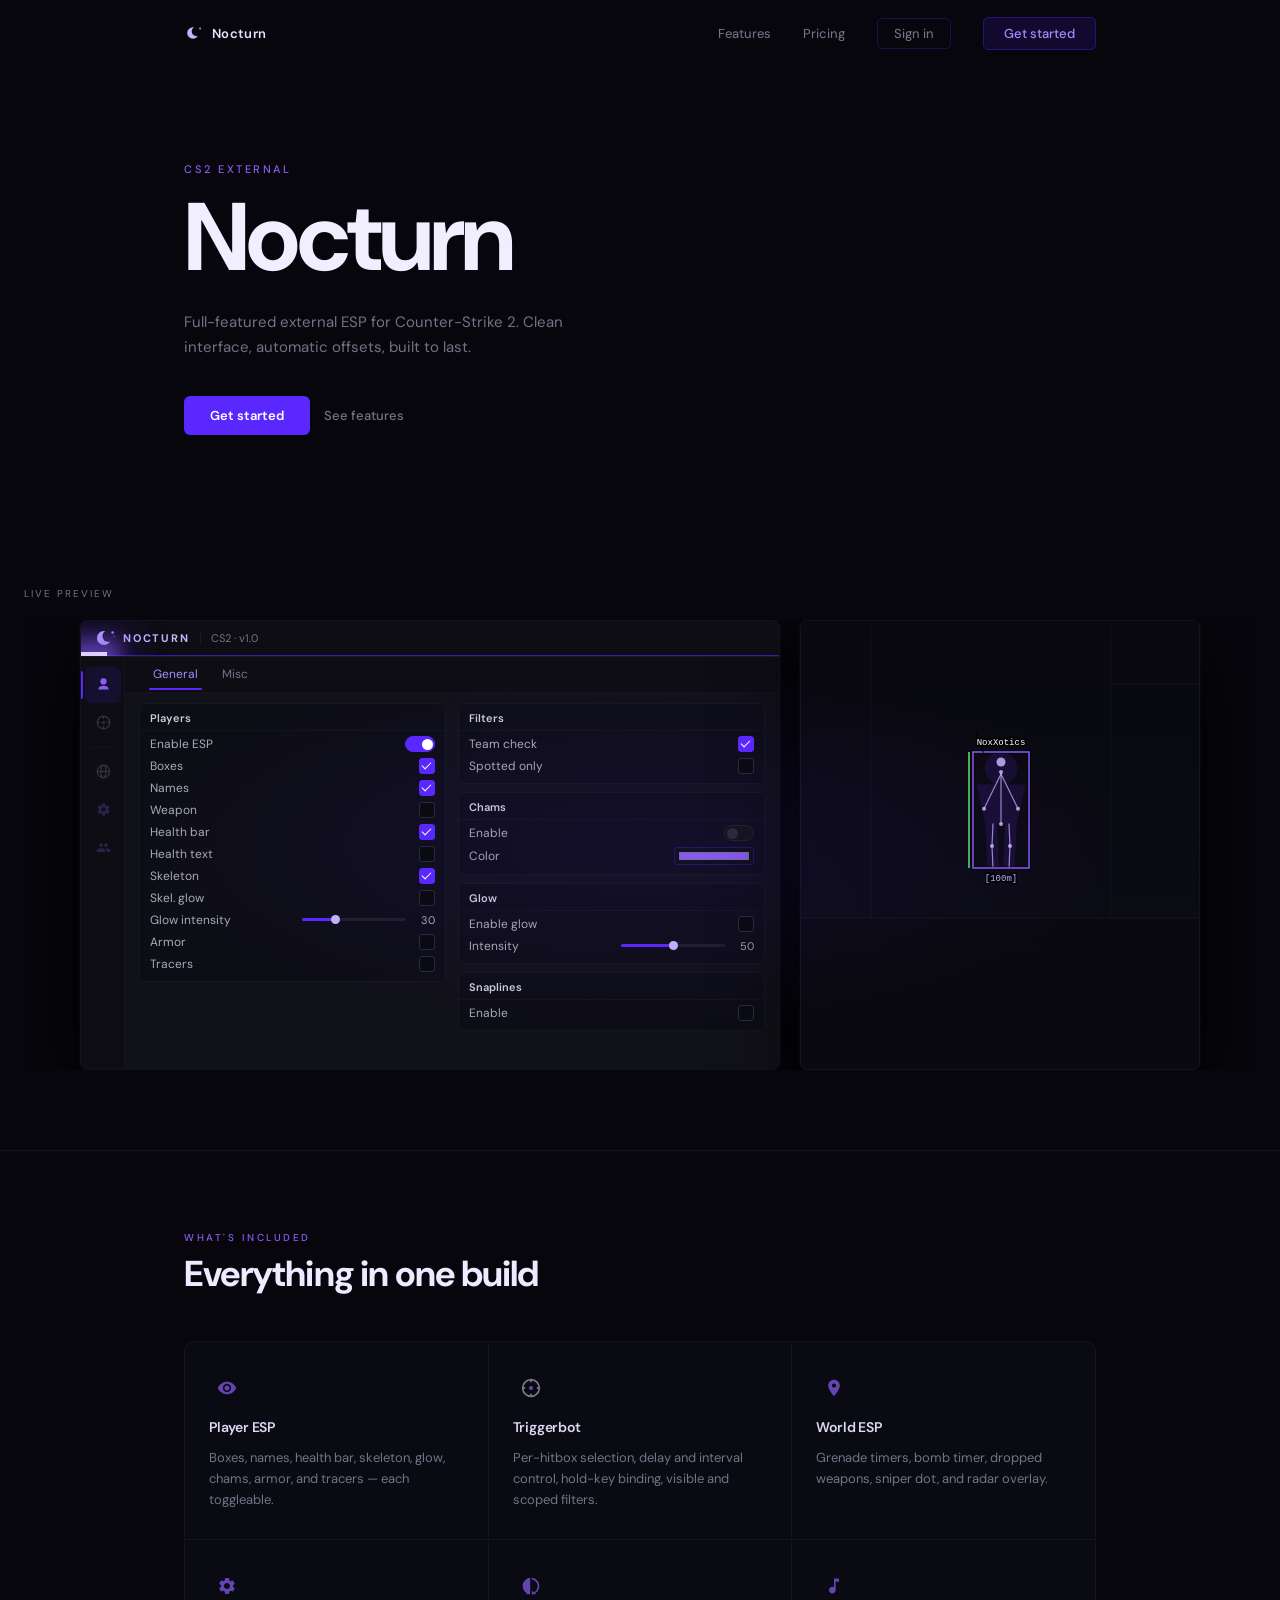
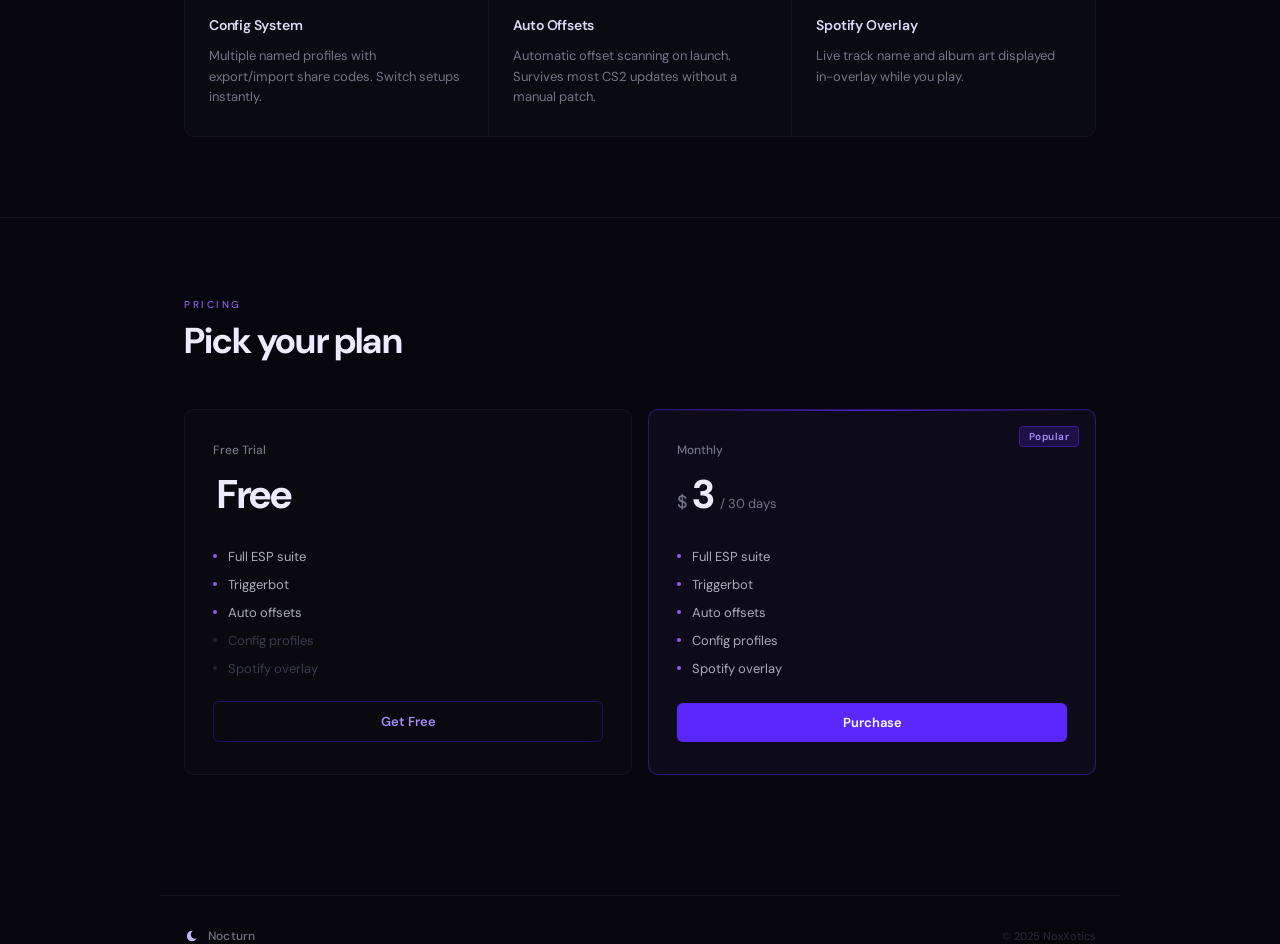
==== commit 5dc557ff: "Link Sign In button to /panel.html Co-Authored-By: Claude Sonnet 4.6 <noreply@anthropic.com> Claude-" ====
--- a/index.html
+++ b/index.html
@@ -29,7 +29,7 @@
   <ul class="nav-links">
     <li><a href="#features">Features</a></li>
     <li><a href="#pricing">Pricing</a></li>
-    <li><button class="nav-auth-btn" id="navLoginBtn">Sign in</button></li>
+    <li><a href="/panel.html" class="nav-auth-btn">Sign in</a></li>
     <li><a href="#pricing" class="nav-cta">Get started</a></li>
   </ul>
   <button class="nav-hamburger" id="navToggle" aria-label="Toggle menu">
@@ -40,7 +40,7 @@
 <div class="nav-mobile" id="navMobile">
   <a href="#features" class="nav-mobile-link">Features</a>
   <a href="#pricing" class="nav-mobile-link">Pricing</a>
-  <button class="nav-mobile-link accent" id="navLoginBtnMobile">Sign in</button>
+  <a href="/panel.html" class="nav-mobile-link accent">Sign in</a>
   <a href="#pricing" class="nav-mobile-link accent">Get started</a>
 </div>
 
@@ -66,11 +66,11 @@
     <form class="auth-form" id="loginForm" autocomplete="off">
       <div class="auth-field">
         <label for="loginUser">Username</label>
-        <input type="text" id="loginUser" placeholder="Enter username" autocomplete="off" required>
+        <input type="text" id="loginUser" name="username" placeholder="Enter username" autocomplete="off" required>
       </div>
       <div class="auth-field">
         <label for="loginPass">Password</label>
-        <input type="password" id="loginPass" placeholder="Enter password" autocomplete="off" required>
+        <input type="password" id="loginPass" name="password" placeholder="Enter password" autocomplete="off" required>
       </div>
       <div class="auth-msg" id="loginMsg" hidden></div>
       <button type="submit" class="checkout-pay-btn" id="loginSubmit">
@@ -83,15 +83,15 @@
     <form class="auth-form" id="registerForm" autocomplete="off" hidden>
       <div class="auth-field">
         <label for="regUser">Username</label>
-        <input type="text" id="regUser" placeholder="Choose a username" autocomplete="off" required>
+        <input type="text" id="regUser" name="username" placeholder="Choose a username" autocomplete="off" required>
       </div>
       <div class="auth-field">
         <label for="regPass">Password</label>
-        <input type="password" id="regPass" placeholder="Choose a password" autocomplete="off" required>
+        <input type="password" id="regPass" name="password" placeholder="Choose a password" autocomplete="off" required>
       </div>
       <div class="auth-field">
         <label for="regEmail">Email</label>
-        <input type="email" id="regEmail" placeholder="Enter your email" autocomplete="off" required>
+        <input type="email" id="regEmail" name="email" placeholder="Enter your email" autocomplete="off" required>
       </div>
       <div class="auth-msg" id="registerMsg" hidden></div>
       <button type="submit" class="checkout-pay-btn" id="registerSubmit">
